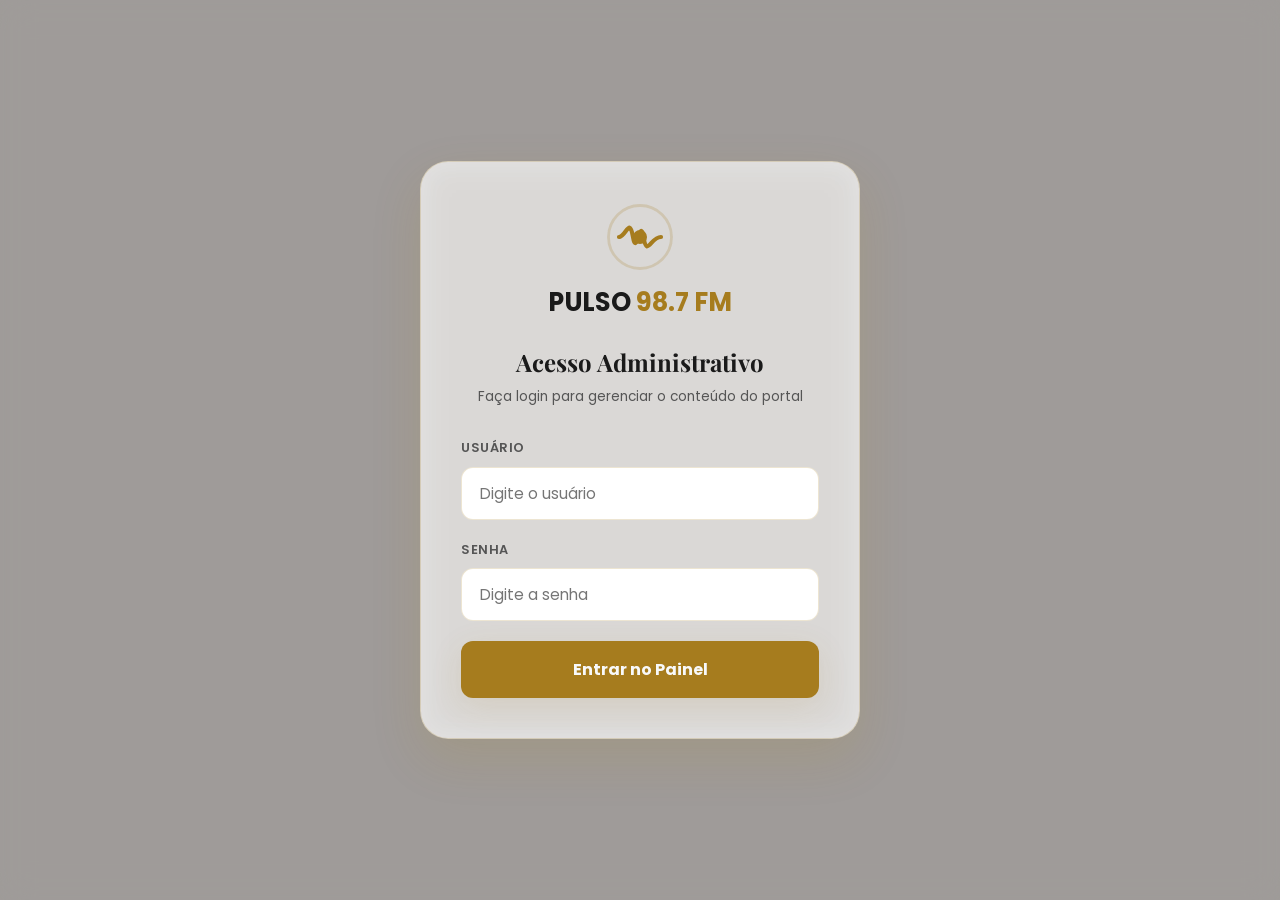
==== admin.html @ 25424360 "Coloquei novas paginas" ====
<!DOCTYPE html>
<html lang="pt-BR">
<head>
  <meta charset="UTF-8">
  <meta name="viewport" content="width=device-width, initial-scale=1.0">
  <title>Painel Administrativo | Rádio Pulso FM</title>
  
  <!-- Estilos CSS -->
  <link rel="stylesheet" href="./css/style.css">
  <link rel="stylesheet" href="./css/admin.css">
</head>
<body class="admin-body">

  <!-- ==========================================
     1. TELA DE LOGIN (SECURITY GATE)
     ========================================== -->
  <div class="login-overlay" id="login-overlay">
    <div class="login-card" style="animation: fadeIn 0.6s ease;">
      <div class="login-logo-wrapper">
        <svg viewBox="0 0 100 100" xmlns="http://www.w3.org/2000/svg">
          <circle cx="50" cy="50" r="45" fill="none" stroke="currentColor" stroke-width="4" opacity="0.2"/>
          <path d="M20 50 C 30 50, 35 20, 40 50 C 45 80, 50 20, 55 50 C 60 80, 65 50, 80 50" fill="none" stroke="currentColor" stroke-width="6" stroke-linecap="round" stroke-linejoin="round"/>
          <circle cx="50" cy="50" r="10" fill="currentColor"/>
        </svg>
        <h2>PULSO<span>98.7 FM</span></h2>
      </div>
      <h3>Acesso Administrativo</h3>
      <p class="login-subtitle">Faça login para gerenciar o conteúdo do portal</p>
      
      <form id="form-login" novalidate>
        <div class="input-group">
          <label for="username">Usuário</label>
          <input type="text" id="username" placeholder="Digite o usuário" required autocomplete="username">
        </div>
        <div class="input-group">
          <label for="password">Senha</label>
          <input type="password" id="password" placeholder="Digite a senha" required autocomplete="current-password">
        </div>
        <div class="error-msg" id="login-error-msg">Usuário ou senha incorretos!</div>
        <button type="submit" class="btn-admin-primary">Entrar no Painel</button>
      </form>
    </div>
  </div>

  <!-- ==========================================
     2. PAINEL DE CONTROLE PRINCIPAL
     ========================================== -->
  <div class="admin-layout" id="admin-layout" style="display: none;">
    <!-- Barra Lateral (Sidebar) -->
    <aside class="admin-sidebar">
      <div class="sidebar-brand">
        <svg viewBox="0 0 100 100" xmlns="http://www.w3.org/2000/svg">
          <circle cx="50" cy="50" r="45" fill="none" stroke="currentColor" stroke-width="4" opacity="0.2"/>
          <path d="M20 50 C 30 50, 35 20, 40 50 C 45 80, 50 20, 55 50 C 60 80, 65 50, 80 50" fill="none" stroke="currentColor" stroke-width="6" stroke-linecap="round" stroke-linejoin="round"/>
          <circle cx="50" cy="50" r="10" fill="currentColor"/>
        </svg>
        <div class="brand-text">PULSO<span>PAINEL</span></div>
      </div>
      
      <nav class="sidebar-menu">
        <button class="menu-item active" data-tab="tab-noticias">
          <svg width="18" height="18" viewBox="0 0 24 24" fill="none" stroke="currentColor" stroke-width="2" stroke-linecap="round" stroke-linejoin="round"><path d="M14 2H6a2 2 0 0 0-2 2v16a2 2 0 0 0 2 2h12a2 2 0 0 0 2-2V8z"></path><polyline points="14 2 14 8 20 8"></polyline><line x1="16" y1="13" x2="8" y2="13"></line><line x1="16" y1="17" x2="8" y2="17"></line><polyline points="10 9 9 9 8 9"></polyline></svg>
          Notícias
        </button>
        <button class="menu-item" data-tab="tab-programacao">
          <svg width="18" height="18" viewBox="0 0 24 24" fill="none" stroke="currentColor" stroke-width="2" stroke-linecap="round" stroke-linejoin="round"><rect x="3" y="4" width="18" height="18" rx="2" ry="2"></rect><line x1="16" y1="2" x2="16" y2="6"></line><line x1="8" y1="2" x2="8" y2="6"></line><line x1="3" y1="10" x2="21" y2="10"></line></svg>
          Programação
        </button>
        <button class="menu-item" data-tab="tab-locutores">
          <svg width="18" height="18" viewBox="0 0 24 24" fill="none" stroke="currentColor" stroke-width="2" stroke-linecap="round" stroke-linejoin="round"><path d="M17 21v-2a4 4 0 0 0-4-4H5a4 4 0 0 0-4 4v2"></path><circle cx="9" cy="7" r="4"></circle><path d="M23 21v-2a4 4 0 0 0-3-3.87"></path><path d="M16 3.13a4 4 0 0 1 0 7.75"></path></svg>
          Locutores
        </button>
        <button class="menu-item" data-tab="tab-patrocinadores">
          <svg width="18" height="18" viewBox="0 0 24 24" fill="none" stroke="currentColor" stroke-width="2" stroke-linecap="round" stroke-linejoin="round"><polygon points="12 2 2 7 12 12 22 7 12 2"></polygon><polyline points="2 17 12 22 22 17"></polyline><polyline points="2 12 12 17 22 12"></polyline></svg>
          Patrocinadores
        </button>
      </nav>
      
      <div class="sidebar-footer">
        <a href="./index.html" class="btn-sidebar-view" target="_blank">Ver Site ↗</a>
        <button class="btn-sidebar-logout" id="btn-logout">Sair do Painel</button>
      </div>
    </aside>

    <!-- Área de Conteúdo Principal -->
    <main class="admin-main">
      <header class="admin-header">
        <div class="header-welcome">
          <h1>Olá, <span>Administrador</span></h1>
          <p>Gerencie o conteúdo e a grade do portal Rádio Pulso FM</p>
        </div>
        <div class="header-badge">Painel Administrativo</div>
      </header>

      <!-- ==========================================
         A. TAB: NOTÍCIAS
         ========================================== -->
      <section class="admin-section active" id="tab-noticias">
        <div class="section-card-header">
          <h2>Gerenciamento de Notícias</h2>
          <button class="btn-admin-add" id="btn-nova-noticia">Postar Nova Notícia</button>
        </div>

        <!-- Formulário Notícia (Escondido por padrão, abre para Adicionar/Editar) -->
        <div class="form-container-card" id="form-noticia-wrapper" style="display: none;">
          <h3 id="form-noticia-titulo">Nova Notícia</h3>
          <form id="form-noticia">
            <input type="hidden" id="noticia-edit-id">
            
            <div class="form-row">
              <div class="input-group flex-2">
                <label for="n-titulo">Título da Notícia</label>
                <input type="text" id="n-titulo" placeholder="Ex: Show histórico movimenta orla..." required>
              </div>
              <div class="input-group">
                <label for="n-categoria">Categoria</label>
                <select id="n-categoria" required>
                  <option value="Local">Local</option>
                  <option value="Nacional">Nacional</option>
                  <option value="Esporte">Esporte</option>
                  <option value="Entretenimento">Entretenimento</option>
                </select>
              </div>
            </div>

            <div class="form-row">
              <div class="input-group flex-2">
                <label for="n-imagem">URL da Imagem</label>
                <input type="url" id="n-imagem" placeholder="https://images.unsplash.com/... (ou deixe em branco para imagem padrão)">
              </div>
              <div class="input-group">
                <label for="n-data">Data de Exibição</label>
                <input type="text" id="n-data" placeholder="30 de Maio de 2026" required>
              </div>
            </div>

            <div class="input-group">
              <label for="n-resumo">Resumo da Notícia (Linha Fina / Card Grid)</label>
              <textarea id="n-resumo" rows="2" placeholder="Resumo curto que aparece no card da notícia..." required></textarea>
            </div>

            <div class="input-group">
              <label for="n-texto">Texto Completo (HTML permitido no modal de leitura)</label>
              <textarea id="n-texto" rows="6" placeholder="Escreva a notícia completa. Você pode usar tags HTML como <p>, <strong>, etc." required></textarea>
            </div>

            <div class="form-actions">
              <button type="button" class="btn-admin-cancel" id="btn-cancela-noticia">Cancelar</button>
              <button type="submit" class="btn-admin-save">Salvar Notícia</button>
            </div>
          </form>
        </div>

        <!-- Tabela/Listagem de Notícias -->
        <div class="admin-table-wrapper">
          <table class="admin-table">
            <thead>
              <tr>
                <th>Imagem</th>
                <th>Título</th>
                <th>Categoria</th>
                <th>Data</th>
                <th class="actions-col">Ações</th>
              </tr>
            </thead>
            <tbody id="lista-noticias-corpo">
              <!-- Renderizado via admin.js -->
            </tbody>
          </table>
        </div>
      </section>

      <!-- ==========================================
         B. TAB: PROGRAMAÇÃO
         ========================================== -->
      <section class="admin-section" id="tab-programacao">
        <div class="section-card-header">
          <h2>Grade de Programação Semanal</h2>
          <button class="btn-admin-add" id="btn-novo-programa">Cadastrar Novo Horário</button>
        </div>

        <!-- Formulário Programa -->
        <div class="form-container-card" id="form-programa-wrapper" style="display: none;">
          <h3 id="form-programa-titulo">Novo Programa</h3>
          <form id="form-programa">
            <input type="hidden" id="programa-edit-id">
            
            <div class="form-row">
              <div class="input-group flex-2">
                <label for="p-titulo">Nome da Atração / Programa</label>
                <input type="text" id="p-titulo" placeholder="Ex: Conexão Cidade" required>
              </div>
              <div class="input-group">
                <label for="p-horario">Horário de Exibição</label>
                <input type="text" id="p-horario" placeholder="Ex: 09:00 - 12:00" required>
              </div>
            </div>

            <div class="form-row">
              <div class="input-group flex-2">
                <label for="p-locutor">Locutor / Apresentador</label>
                <input type="text" id="p-locutor" placeholder="Ex: Rodrigo Silveira" required>
              </div>
              <div class="input-group">
                <label for="p-ordem">Posição na Grade</label>
                <input type="number" id="p-ordem" min="1" max="20" placeholder="1" required>
              </div>
            </div>

            <div class="form-actions">
              <button type="button" class="btn-admin-cancel" id="btn-cancela-programa">Cancelar</button>
              <button type="submit" class="btn-admin-save">Salvar Horário</button>
            </div>
          </form>
        </div>

        <!-- Listagem de Programas -->
        <div class="admin-table-wrapper">
          <table class="admin-table">
            <thead>
              <tr>
                <th>Posição</th>
                <th>Horário</th>
                <th>Programa</th>
                <th>Locutor / Apresentador</th>
                <th class="actions-col">Ações</th>
              </tr>
            </thead>
            <tbody id="lista-programacao-corpo">
              <!-- Renderizado via admin.js -->
            </tbody>
          </table>
        </div>
      </section>

      <!-- ==========================================
         C. TAB: LOCUTORES
         ========================================== -->
      <section class="admin-section" id="tab-locutores">
        <div class="section-card-header">
          <h2>Equipe de Locutores</h2>
          <button class="btn-admin-add" id="btn-novo-locutor">Cadastrar Locutor</button>
        </div>

        <!-- Formulário Locutor -->
        <div class="form-container-card" id="form-locutor-wrapper" style="display: none;">
          <h3 id="form-locutor-titulo">Cadastrar Locutor</h3>
          <form id="form-locutor">
            <input type="hidden" id="locutor-edit-id">
            
            <div class="form-row">
              <div class="input-group flex-2">
                <label for="l-nome">Nome Completo</label>
                <input type="text" id="l-nome" placeholder="Ex: Juliana Vasconcellos" required>
              </div>
              <div class="input-group">
                <label for="l-cargo">Cargo / Função na Rádio</label>
                <input type="text" id="l-cargo" placeholder="Ex: Locutora e Jornalista" required>
              </div>
            </div>

            <div class="form-row">
              <div class="input-group flex-2">
                <label for="l-foto">URL da Foto de Perfil</label>
                <input type="url" id="l-foto" placeholder="https://images.unsplash.com/... (ou deixe em branco)">
              </div>
              <div class="input-group">
                <label for="l-ordem">Ordem no Grid</label>
                <input type="number" id="l-ordem" min="1" max="10" placeholder="1" required>
              </div>
            </div>

            <div class="form-row">
              <div class="input-group">
                <label for="l-instagram">Link Instagram</label>
                <input type="url" id="l-instagram" placeholder="https://instagram.com/usuario">
              </div>
              <div class="input-group">
                <label for="l-whatsapp">Link WhatsApp (Direto)</label>
                <input type="url" id="l-whatsapp" placeholder="https://wa.me/5527999999999">
              </div>
            </div>

            <div class="input-group">
              <label for="l-bio">Biografia Rápida</label>
              <textarea id="l-bio" rows="3" placeholder="Escreva uma breve apresentação divertida do locutor..." required></textarea>
            </div>

            <div class="form-actions">
              <button type="button" class="btn-admin-cancel" id="btn-cancela-locutor">Cancelar</button>
              <button type="submit" class="btn-admin-save">Salvar Locutor</button>
            </div>
          </form>
        </div>

        <!-- Listagem de Locutores -->
        <div class="admin-table-wrapper">
          <table class="admin-table">
            <thead>
              <tr>
                <th>Foto</th>
                <th>Nome</th>
                <th>Cargo / Função</th>
                <th>Ordem</th>
                <th class="actions-col">Ações</th>
              </tr>
            </thead>
            <tbody id="lista-locutores-corpo">
              <!-- Renderizado via admin.js -->
            </tbody>
          </table>
        </div>
      </section>

      <!-- ==========================================
         D. TAB: PATROCINADORES
         ========================================== -->
      <section class="admin-section" id="tab-patrocinadores">
        <div class="section-card-header">
          <h2>Gerenciar Parceiros & Patrocinadores</h2>
          <button class="btn-admin-add" id="btn-novo-patrocinador">Adicionar Parceiro</button>
        </div>

        <!-- Formulário Patrocinador -->
        <div class="form-container-card" id="form-patrocinador-wrapper" style="display: none;">
          <h3 id="form-patrocinador-titulo">Novo Patrocinador</h3>
          <form id="form-patrocinador">
            <input type="hidden" id="patrocinador-edit-id">
            
            <div class="form-row">
              <div class="input-group flex-2">
                <label for="pat-nome">Nome da Marca / Empresa</label>
                <input type="text" id="pat-nome" placeholder="Ex: Supermercados Silva" required>
              </div>
              <div class="input-group">
                <label for="pat-ordem">Ordem de Exibição</label>
                <input type="number" id="pat-ordem" min="1" max="20" placeholder="1" required>
              </div>
            </div>

            <div class="form-row">
              <div class="input-group flex-2">
                <label for="pat-logo">URL do Logotipo (Fundo transparente recomendado)</label>
                <input type="url" id="pat-logo" placeholder="https://site.com/logo.png (deixe em branco para logo genérico com texto)">
              </div>
              <div class="input-group">
                <label for="pat-link">Link do Site / WhatsApp</label>
                <input type="url" id="pat-link" placeholder="https://wa.me/... ou https://empresa.com.br">
              </div>
            </div>

            <div class="form-actions">
              <button type="button" class="btn-admin-cancel" id="btn-cancela-patrocinador">Cancelar</button>
              <button type="submit" class="btn-admin-save">Salvar Patrocinador</button>
            </div>
          </form>
        </div>

        <!-- Listagem de Patrocinadores -->
        <div class="admin-table-wrapper">
          <table class="admin-table">
            <thead>
              <tr>
                <th>Logotipo</th>
                <th>Nome da Empresa</th>
                <th>Link de Redirecionamento</th>
                <th>Ordem</th>
                <th class="actions-col">Ações</th>
              </tr>
            </thead>
            <tbody id="lista-patrocinadores-corpo">
              <!-- Renderizado via admin.js -->
            </tbody>
          </table>
        </div>
      </section>

    </main>
  </div>

  <!-- Scripts -->
  <script src="./js/admin.js"></script>
</body>
</html>
---- css/style.css ----
/* ==========================================================================
   RÁDIO PULSO FM - SISTEMA DE DESIGN & FOLHA DE ESTILOS PRINCIPAL
   ========================================================================== */

/* 1. Variáveis Globais (Design Tokens) */
@import url('https://fonts.googleapis.com/css2?family=Playfair+Display:ital,wght@0,400;0,700;1,400&family=Poppins:wght@300;400;500;600;700&display=swap');

:root {
  /* Cores - Tema Claro de Luxo */
  --bg-primary: #f8f9fa; /* Cinza claro elegante */
  --bg-secondary: #f4eee1; /* Creme/ouro claro sofisticado */
  --bg-card: rgba(255, 255, 255, 0.75); /* Vidro branco translúcido */
  --color-gold: #a67c1e; /* Dourado escuro de alta legibilidade (contraste WCAG AA) */
  --color-gold-hover: #8f6711;
  --color-graphite: #e2e2e2; /* Grafite claro para divisores */
  --color-gray: #555555; /* Cinza escuro para subtítulos */
  --color-white: #1a1a1a; /* Texto principal (charcoal) */
  --color-red: #d63031;
  --color-green: #27ae60;
  --border-glass: rgba(166, 124, 30, 0.2);
  
  /* Fontes */
  --font-primary: 'Poppins', sans-serif;
  --font-accent: 'Playfair Display', serif;
  
  /* Sombras e Efeitos */
  --shadow-gold: 0 8px 32px 0 rgba(166, 124, 30, 0.12);
  --shadow-dark: 0 10px 30px rgba(0, 0, 0, 0.05); /* Sombra suave para o tema claro */
  --glass-filter: blur(16px) saturate(120%);
  --transition: all 0.3s cubic-bezier(0.25, 0.8, 0.25, 1);
}

/* 2. Reset & Estilos Base */
* {
  margin: 0;
  padding: 0;
  box-sizing: border-box;
}

html {
  scroll-behavior: smooth;
  font-size: 16px;
}

body {
  background-color: var(--bg-primary);
  color: var(--color-white);
  font-family: var(--font-primary);
  line-height: 1.6;
  overflow-x: hidden;
}

body.menu-open {
  overflow: hidden;
}

a {
  color: inherit;
  text-decoration: none;
  transition: var(--transition);
}

button, input, textarea {
  font-family: inherit;
  background: none;
  border: none;
  outline: none;
}

img {
  max-width: 100%;
  height: auto;
  display: block;
}

/* Utilitários de Revelação (Reveal on Scroll) */
.reveal {
  opacity: 0;
  transform: translateY(30px);
  transition: opacity 0.8s ease, transform 0.8s ease;
}

.reveal.active {
  opacity: 1;
  transform: translateY(0);
}

.section-title {
  font-family: var(--font-accent);
  font-size: 2.2rem;
  font-weight: 700;
  text-align: center;
  margin-bottom: 3rem;
  position: relative;
}

.section-title span {
  color: var(--color-gold);
}

.section-title::after {
  content: '';
  position: absolute;
  bottom: -10px;
  left: 50%;
  transform: translateX(-50%);
  width: 60px;
  height: 3px;
  background-color: var(--color-gold);
}

/* 3. Header Fixo & Menu */
.header {
  position: fixed;
  top: 0;
  left: 0;
  width: 100%;
  height: 80px;
  background-color: rgba(255, 255, 255, 0.85);
  backdrop-filter: var(--glass-filter);
  -webkit-backdrop-filter: var(--glass-filter);
  border-bottom: 1px solid var(--border-glass);
  z-index: 1000;
  display: flex;
  align-items: center;
  justify-content: space-between;
  padding: 0 5%;
  transition: var(--transition);
}

.header-logo {
  display: flex;
  align-items: center;
  gap: 10px;
}

.header-logo svg {
  fill: var(--color-gold);
  width: 40px;
  height: 40px;
}

.header-logo-text {
  font-family: var(--font-accent);
  font-size: 1.3rem;
  font-weight: 700;
  letter-spacing: 1px;
}

.header-logo-text span {
  color: var(--color-gold);
}

.nav-links {
  display: flex;
  align-items: center;
  gap: 2rem;
}

.nav-link {
  font-size: 0.95rem;
  font-weight: 500;
  letter-spacing: 0.5px;
  position: relative;
  padding: 5px 0;
}

.nav-link::after {
  content: '';
  position: absolute;
  bottom: 0;
  left: 0;
  width: 0;
  height: 2px;
  background-color: var(--color-gold);
  transition: var(--transition);
}

.nav-link:hover {
  color: var(--color-gold);
}

.nav-link:hover::after {
  width: 100%;
}

.nav-link.active {
  color: var(--color-gold);
}

.nav-link.active::after {
  width: 100%;
}

/* Link de destaque (ex: Anuncie) */
.nav-link-destaque {
  color: var(--color-gold) !important;
  font-weight: 600;
  padding: 5px 14px;
  border: 1.5px solid rgba(166, 124, 30, 0.3);
  border-radius: 20px;
  transition: var(--transition);
}

.nav-link-destaque:hover {
  background: rgba(166, 124, 30, 0.08);
  border-color: var(--color-gold);
  color: var(--color-gold-hover) !important;
}

.nav-link-destaque::after {
  display: none !important;
}

/* Reveal animation (para uso global em scroll) */
.reveal {
  opacity: 0;
  transform: translateY(30px);
  transition: opacity 0.7s ease, transform 0.7s ease;
}

.reveal.active {
  opacity: 1;
  transform: translateY(0);
}

.header-actions {
  display: flex;
  align-items: center;
  gap: 15px;
}

/* Badge NO AR */
.badge-no-ar {
  display: flex;
  align-items: center;
  gap: 6px;
  background-color: #ffffff;
  padding: 6px 12px;
  border-radius: 20px;
  font-size: 0.75rem;
  font-weight: 700;
  letter-spacing: 1px;
  border: 1px solid rgba(0, 0, 0, 0.08);
  transition: var(--transition);
}

.badge-no-ar .indicator {
  width: 8px;
  height: 8px;
  border-radius: 50%;
  background-color: var(--color-gray);
  transition: var(--transition);
}

.badge-no-ar.active {
  background-color: rgba(255, 56, 56, 0.15);
  border-color: var(--color-red);
  color: var(--color-red);
}

.badge-no-ar.active .indicator {
  background-color: var(--color-red);
  animation: pulse-red 1.5s infinite;
}

/* Botões do Header */
.btn-ouvir-header {
  background-color: var(--color-gold);
  color: var(--bg-primary);
  font-weight: 600;
  font-size: 0.85rem;
  padding: 10px 20px;
  border-radius: 30px;
  letter-spacing: 0.5px;
  border: 2px solid var(--color-gold);
  cursor: pointer;
  box-shadow: var(--shadow-gold);
}

.btn-ouvir-header:hover {
  background-color: transparent;
  color: var(--color-gold);
  transform: translateY(-2px);
}

.btn-instalar-pwa {
  display: none; /* Inicialmente oculto, aparece dinamicamente via JS */
  align-items: center;
  gap: 6px;
  background-color: transparent;
  color: var(--color-gold);
  border: 1px solid var(--color-gold);
  font-weight: 500;
  font-size: 0.85rem;
  padding: 8px 16px;
  border-radius: 30px;
  cursor: pointer;
}

.btn-instalar-pwa:hover {
  background-color: rgba(201, 168, 76, 0.1);
}

/* Menu Hambúrguer (Mobile) */
.menu-hamburger {
  display: none;
  flex-direction: column;
  justify-content: space-between;
  width: 30px;
  height: 20px;
  cursor: pointer;
  z-index: 1001;
}

.menu-hamburger span {
  width: 100%;
  height: 2px;
  background-color: #1a1a1a;
  transition: var(--transition);
}

/* 4. Hero Slider Carousel (Inspired by Mix FM & Massa FM) */
.hero-slider-section {
  position: relative;
  width: 100%;
  height: calc(100vh - 80px);
  margin-top: 80px;
  overflow: hidden;
  background-color: #100a05;
}

.slider-container {
  position: relative;
  width: 100%;
  height: 100%;
}

.slider-track {
  position: relative;
  width: 100%;
  height: 100%;
  display: flex;
}

.slide {
  position: absolute;
  top: 0;
  left: 0;
  width: 100%;
  height: 100%;
  background-size: cover;
  background-position: center;
  display: flex;
  align-items: center;
  justify-content: flex-start;
  padding: 0 8%;
  opacity: 0;
  z-index: 1;
  transition: opacity 0.8s cubic-bezier(0.4, 0, 0.2, 1);
}

.slide.active {
  opacity: 1;
  z-index: 2;
}

.slide-content {
  max-width: 680px;
  color: #ffffff;
  text-align: left;
  transform: translateY(30px);
  transition: transform 0.8s cubic-bezier(0.25, 0.8, 0.25, 1);
}

.slide.active .slide-content {
  transform: translateY(0);
}

.slide-tag {
  display: inline-block;
  background-color: var(--color-gold);
  color: #ffffff;
  padding: 6px 14px;
  border-radius: 20px;
  font-size: 0.8rem;
  font-weight: 600;
  text-transform: uppercase;
  letter-spacing: 1.5px;
  margin-bottom: 1.5rem;
  box-shadow: 0 4px 10px rgba(166, 124, 30, 0.25);
}

.slide-title {
  font-family: var(--font-accent);
  font-size: 3.5rem;
  font-weight: 700;
  line-height: 1.2;
  margin-bottom: 1.5rem;
  text-shadow: 0 2px 8px rgba(0, 0, 0, 0.4);
}

.slide-title span {
  display: block;
  color: var(--color-gold);
  text-shadow: none;
}

.slide-desc {
  font-size: 1.15rem;
  color: rgba(255, 255, 255, 0.85);
  margin-bottom: 2.5rem;
  text-shadow: 0 2px 8px rgba(0, 0, 0, 0.6);
  line-height: 1.6;
}

.slide-actions {
  display: flex;
  align-items: center;
  gap: 20px;
}

.btn-slide-primary {
  background-color: var(--color-gold);
  color: #ffffff !important;
  font-weight: 600;
  font-size: 0.95rem;
  padding: 14px 28px;
  border-radius: 30px;
  letter-spacing: 0.5px;
  border: 2px solid var(--color-gold);
  cursor: pointer;
  box-shadow: var(--shadow-gold);
  display: inline-flex;
  align-items: center;
  gap: 8px;
  transition: var(--transition);
}

.btn-slide-primary:hover {
  background-color: var(--color-gold-hover);
  border-color: var(--color-gold-hover);
  transform: translateY(-3px);
}

.btn-slide-primary.btn-green {
  background-color: #25d366;
  border-color: #25d366;
  box-shadow: 0 4px 14px rgba(37, 211, 102, 0.2);
}

.btn-slide-primary.btn-green:hover {
  background-color: #20ba56;
  border-color: #20ba56;
  transform: translateY(-3px);
}

.btn-slide-secondary {
  border: 2px solid rgba(255, 255, 255, 0.35);
  color: #ffffff !important;
  font-weight: 600;
  font-size: 0.95rem;
  padding: 14px 28px;
  border-radius: 30px;
  cursor: pointer;
  display: inline-flex;
  align-items: center;
  gap: 8px;
  transition: var(--transition);
}

.btn-slide-secondary:hover {
  background-color: rgba(255, 255, 255, 0.1);
  border-color: #ffffff;
}

/* Navigation Arrows */
.slider-arrow {
  position: absolute;
  top: 50%;
  transform: translateY(-50%);
  width: 55px;
  height: 55px;
  border-radius: 50%;
  background-color: rgba(255, 255, 255, 0.15);
  backdrop-filter: blur(8px);
  -webkit-backdrop-filter: blur(8px);
  border: 1px solid rgba(255, 255, 255, 0.25);
  color: #ffffff;
  display: flex;
  align-items: center;
  justify-content: center;
  cursor: pointer;
  z-index: 10;
  transition: var(--transition);
}

.slider-arrow:hover {
  background-color: var(--color-gold);
  border-color: var(--color-gold);
  color: var(--bg-primary);
  transform: translateY(-50%) scale(1.08);
}

.slider-arrow.prev { left: 30px; }
.slider-arrow.next { right: 30px; }

/* Navigation Dots */
.slider-dots {
  position: absolute;
  bottom: 30px;
  left: 50%;
  transform: translateX(-50%);
  display: flex;
  gap: 10px;
  z-index: 10;
}

.dot {
  width: 12px;
  height: 12px;
  border-radius: 50%;
  background-color: rgba(255, 255, 255, 0.4);
  cursor: pointer;
  transition: var(--transition);
}

.dot.active {
  background-color: var(--color-gold);
  width: 28px;
  border-radius: 6px;
}

/* Responsividade do Slider */
@media (max-width: 1024px) {
  .slide-title {
    font-size: 2.8rem;
  }
  
  .slider-arrow {
    width: 45px;
    height: 45px;
  }
}

@media (max-width: 768px) {
  .hero-slider-section {
    height: 520px;
  }
  
  .slide {
    padding: 0 5%;
    justify-content: center;
  }
  
  .slide-content {
    text-align: center;
    max-width: 100%;
  }
  
  .slide-tag {
    font-size: 0.75rem;
    padding: 4px 10px;
    margin-bottom: 1rem;
  }
  
  .slide-title {
    font-size: 2.0rem;
    margin-bottom: 1rem;
  }
  
  .slide-desc {
    font-size: 0.95rem;
    margin-bottom: 1.5rem;
  }
  
  .slide-actions {
    flex-direction: column;
    width: 100%;
    gap: 12px;
  }
  
  .btn-slide-primary, .btn-slide-secondary {
    width: 100%;
    justify-content: center;
  }
  
  .slider-arrow {
    display: none;
  }
}

/* 5. Player Principal */
.player-section {
  padding: 80px 5%;
  background-color: var(--bg-secondary);
  border-top: 1px solid var(--border-glass);
  border-bottom: 1px solid var(--border-glass);
  position: relative;
}

.player-container {
  max-width: 1000px;
  margin: 0 auto;
  background: rgba(255, 255, 255, 0.85);
  border: 1px solid var(--border-glass);
  border-radius: 30px;
  padding: 40px;
  display: flex;
  flex-direction: column;
  gap: 30px;
  box-shadow: var(--shadow-dark);
}

.player-main-row {
  display: flex;
  align-items: center;
  justify-content: space-between;
  gap: 40px;
}

.player-info-block {
  display: flex;
  align-items: center;
  gap: 25px;
  flex: 1;
}

.player-vinyl {
  width: 90px;
  height: 90px;
  background: radial-gradient(circle, #333 10%, #111 60%, #000 100%);
  border: 2px solid var(--color-gold);
  border-radius: 50%;
  display: flex;
  align-items: center;
  justify-content: center;
  position: relative;
  box-shadow: 0 4px 15px rgba(0,0,0,0.6);
  transition: box-shadow 0.5s ease, transform 0.5s ease;
}

.player-vinyl::after {
  content: '';
  width: 25px;
  height: 25px;
  border-radius: 50%;
  background-color: var(--color-gold);
  border: 3px solid #111;
}

/* Rotação e Brilho do Vinil Ativo */
.player-vinyl.playing {
  animation: spin-vinyl 10s linear infinite;
  box-shadow: 0 0 20px rgba(166, 124, 30, 0.25), 0 4px 15px rgba(0,0,0,0.2);
}

@keyframes spin-vinyl {
  from { transform: rotate(0deg); }
  to { transform: rotate(360deg); }
}

/* Equalizer animado */
.equalizer-container {
  display: flex;
  align-items: flex-end;
  justify-content: center;
  gap: 3px;
  width: 60px;
  height: 40px;
}

.equalizer-bar {
  width: 4px;
  background-color: var(--color-gold);
  height: 5px;
  border-radius: 2px;
  transition: height 0.2s ease;
}

.equalizer-bar.animating {
  animation: eq-bounce 1.2s infinite ease-in-out alternate;
}

/* Alturas e tempos variados do equalizer */
.equalizer-bar:nth-child(1) { animation-delay: 0.1s; animation-duration: 0.8s; }
.equalizer-bar:nth-child(2) { animation-delay: 0.4s; animation-duration: 1.2s; }
.equalizer-bar:nth-child(3) { animation-delay: 0.2s; animation-duration: 0.9s; }
.equalizer-bar:nth-child(4) { animation-delay: 0.6s; animation-duration: 1.4s; }
.equalizer-bar:nth-child(5) { animation-delay: 0.3s; animation-duration: 1.0s; }

.player-meta {
  flex: 1;
}

.player-live-badge {
  display: inline-flex;
  align-items: center;
  gap: 6px;
  background-color: rgba(255,255,255,0.05);
  border: 1px solid rgba(255,255,255,0.1);
  padding: 4px 10px;
  border-radius: 12px;
  font-size: 0.7rem;
  font-weight: 700;
  letter-spacing: 1px;
  color: var(--color-gray);
  margin-bottom: 8px;
  text-transform: uppercase;
}

.player-live-badge .bullet {
  width: 6px;
  height: 6px;
  background-color: var(--color-gray);
  border-radius: 50%;
}

.player-live-badge.active {
  color: var(--color-red);
  background-color: rgba(255,56,56,0.1);
  border-color: rgba(255,56,56,0.2);
}

.player-live-badge.active .bullet {
  background-color: var(--color-red);
  animation: pulse-red 1s infinite;
}

.player-meta h3 {
  font-size: 1.4rem;
  font-weight: 600;
  margin-bottom: 2px;
  transition: opacity 0.3s ease;
}

.player-meta p {
  color: var(--color-gold);
  font-size: 1rem;
  font-weight: 500;
  transition: opacity 0.3s ease;
}

.player-controls {
  display: flex;
  align-items: center;
  gap: 30px;
}

.btn-play-main {
  width: 75px;
  height: 75px;
  background-color: var(--color-gold);
  color: var(--bg-primary);
  border-radius: 50%;
  display: flex;
  align-items: center;
  justify-content: center;
  cursor: pointer;
  transition: var(--transition);
  box-shadow: var(--shadow-gold);
}

.btn-play-main:hover {
  transform: scale(1.05);
  background-color: var(--color-gold-hover);
}

.btn-play-main svg {
  width: 32px;
  height: 32px;
}

.btn-play-main .pause-icon-svg {
  display: none;
}

/* Volume Slider */
.player-volume-container {
  display: flex;
  align-items: center;
  gap: 12px;
  width: 180px;
}

.btn-volume-mute {
  color: var(--color-gray);
  cursor: pointer;
  transition: var(--transition);
}

.btn-volume-mute:hover, .btn-volume-mute.muted {
  color: var(--color-gold);
}

.btn-volume-mute .volume-muted-svg {
  display: none;
}

.volume-slider {
  -webkit-appearance: none;
  width: 100%;
  height: 6px;
  border-radius: 3px;
  background: #d0d0d0;
  outline: none;
  cursor: pointer;
}

.volume-slider::-webkit-slider-thumb {
  -webkit-appearance: none;
  width: 16px;
  height: 16px;
  border-radius: 50%;
  background: var(--color-gold);
  cursor: pointer;
  box-shadow: 0 0 5px rgba(0,0,0,0.5);
  transition: transform 0.1s ease;
}

.volume-slider::-webkit-slider-thumb:hover {
  transform: scale(1.2);
}

/* 6. Ao Vivo Agora (Locutor) */
.aovivo-section {
  padding: 100px 5%;
  background-color: var(--bg-primary);
}

.aovivo-container {
  max-width: 1100px;
  margin: 0 auto;
  display: grid;
  grid-template-columns: 1.3fr 1fr;
  gap: 40px;
  align-items: stretch;
}

.aovivo-card-principal {
  background: var(--bg-card);
  backdrop-filter: var(--glass-filter);
  -webkit-backdrop-filter: var(--glass-filter);
  border: 1px solid var(--border-glass);
  border-radius: 24px;
  padding: 40px;
  display: flex;
  align-items: center;
  gap: 30px;
  box-shadow: var(--shadow-dark);
}

.aovivo-locutor-photo {
  width: 180px;
  height: 180px;
  border-radius: 20px;
  border: 2px solid var(--color-gold);
  overflow: hidden;
  box-shadow: var(--shadow-gold);
  flex-shrink: 0;
}

.aovivo-locutor-photo img {
  width: 100%;
  height: 100%;
  object-fit: cover;
}

.aovivo-details {
  flex: 1;
}

.aovivo-status-badge {
  display: inline-block;
  background-color: var(--color-red);
  color: var(--color-white);
  font-size: 0.7rem;
  font-weight: 700;
  letter-spacing: 1px;
  padding: 4px 10px;
  border-radius: 6px;
  text-transform: uppercase;
  margin-bottom: 12px;
  animation: pulse-red-bg 2s infinite;
}

.aovivo-show-name {
  font-family: var(--font-accent);
  font-size: 1.8rem;
  font-weight: 700;
  margin-bottom: 4px;
}

.aovivo-locutor-name {
  color: var(--color-gold);
  font-weight: 600;
  font-size: 1.1rem;
  margin-bottom: 8px;
}

.aovivo-time {
  font-size: 0.9rem;
  color: var(--color-gray);
  display: flex;
  align-items: center;
  gap: 6px;
}

.aovivo-time svg {
  color: var(--color-gold);
}

.proximo-card {
  background: rgba(0, 0, 0, 0.03);
  border: 1px solid rgba(0, 0, 0, 0.05);
  border-radius: 24px;
  padding: 35px;
  display: flex;
  flex-direction: column;
  justify-content: center;
}

.proximo-title {
  color: var(--color-gold);
  text-transform: uppercase;
  font-size: 0.8rem;
  font-weight: 700;
  letter-spacing: 2px;
  margin-bottom: 15px;
  border-left: 3px solid var(--color-gold);
  padding-left: 10px;
}

.proximo-show-name {
  font-size: 1.4rem;
  font-weight: 600;
  margin-bottom: 4px;
}

.proximo-locutor {
  color: var(--color-gray);
  font-size: 1rem;
  margin-bottom: 10px;
}

.proximo-time {
  font-size: 0.85rem;
  color: var(--color-gold);
}

/* 7. Notícias */
.noticias-section {
  padding: 100px 5%;
  background-color: var(--bg-secondary);
  border-top: 1px solid var(--border-glass);
}

.noticias-grid {
  display: grid;
  grid-template-columns: repeat(auto-fill, minmax(320px, 1fr));
  gap: 30px;
  margin-bottom: 4rem;
}

.noticia-card {
  background: #ffffff;
  border: 1px solid rgba(0, 0, 0, 0.06);
  border-radius: 16px;
  overflow: hidden;
  box-shadow: var(--shadow-dark);
  cursor: pointer;
  transition: var(--transition);
}

.noticia-card:hover {
  transform: translateY(-8px);
  border-color: var(--color-gold);
  box-shadow: var(--shadow-gold);
}

.noticia-img-wrapper {
  position: relative;
  height: 200px;
  overflow: hidden;
}

.noticia-img {
  width: 100%;
  height: 100%;
  object-fit: cover;
  transition: var(--transition);
}

.noticia-card:hover .noticia-img {
  transform: scale(1.08);
}

.noticia-badge {
  position: absolute;
  top: 15px;
  left: 15px;
  padding: 5px 12px;
  border-radius: 6px;
  font-size: 0.75rem;
  font-weight: 700;
  letter-spacing: 0.5px;
  text-transform: uppercase;
}

/* Cores específicas de notícias */
.badge-local { background-color: var(--color-gold); color: var(--bg-primary); }
.badge-nacional { background-color: #3498db; color: #fff; }
.badge-esporte { background-color: var(--color-green); color: #fff; }
.badge-entretenimento { background-color: #9b59b6; color: #fff; }
.badge-padrao { background-color: var(--color-graphite); color: #fff; }

.noticia-info {
  padding: 20px;
}

.noticia-data {
  font-size: 0.8rem;
  color: var(--color-gray);
  display: block;
  margin-bottom: 8px;
}

.noticia-titulo {
  font-size: 1.15rem;
  font-weight: 600;
  line-height: 1.4;
  margin-bottom: 10px;
  display: -webkit-box;
  -webkit-line-clamp: 2;
  -webkit-box-orient: vertical;
  overflow: hidden;
  height: 50px;
}

.noticia-resumo {
  font-size: 0.9rem;
  color: var(--color-gray);
  margin-bottom: 20px;
  display: -webkit-box;
  -webkit-line-clamp: 3;
  -webkit-box-orient: vertical;
  overflow: hidden;
  height: 70px;
}

.noticia-btn-ler {
  display: inline-flex;
  align-items: center;
  gap: 8px;
  color: var(--color-gold);
  font-weight: 600;
  font-size: 0.85rem;
  cursor: pointer;
  padding: 5px 0;
  border-bottom: 1px solid transparent;
}

.noticia-btn-ler:hover {
  color: var(--color-gold-hover);
}

.noticia-btn-ler .icon-arrow {
  transition: transform 0.3s ease;
}

.noticia-btn-ler:hover .icon-arrow {
  transform: translateX(5px);
}

.noticias-ver-todas {
  text-align: center;
}

.btn-ver-todas {
  display: inline-flex;
  align-items: center;
  gap: 8px;
  border: 2px solid var(--color-gold);
  color: var(--color-gold);
  padding: 12px 30px;
  border-radius: 30px;
  font-weight: 600;
  font-size: 0.95rem;
}

.btn-ver-todas:hover {
  background-color: var(--color-gold);
  color: var(--bg-primary);
  box-shadow: var(--shadow-gold);
  transform: translateY(-2px);
}

/* 8. Programação */
.programacao-section {
  padding: 100px 5%;
  background-color: var(--bg-primary);
}

.programacao-grid {
  display: grid;
  grid-template-columns: repeat(auto-fill, minmax(260px, 1fr));
  gap: 25px;
}

.programacao-card {
  background: var(--bg-card);
  backdrop-filter: var(--glass-filter);
  -webkit-backdrop-filter: var(--glass-filter);
  border: 1px solid rgba(255, 255, 255, 0.05);
  border-radius: 20px;
  padding: 25px;
  position: relative;
  overflow: hidden;
  transition: var(--transition);
}

.programacao-card:hover {
  transform: scale(1.03);
  border-color: var(--color-gold);
}

.programacao-card::before {
  content: '';
  position: absolute;
  top: 0;
  left: 0;
  width: 4px;
  height: 100%;
  background-color: var(--color-graphite);
  transition: var(--transition);
}

.programacao-card.ativo-no-ar::before {
  background-color: var(--color-red);
}

.programacao-card.ativo-no-ar {
  border-color: rgba(255, 56, 56, 0.3);
  box-shadow: 0 5px 25px rgba(255, 56, 56, 0.1);
}

.programacao-icon-wrapper {
  width: 50px;
  height: 50px;
  background-color: rgba(255,255,255,0.03);
  border-radius: 12px;
  display: flex;
  align-items: center;
  justify-content: center;
  color: var(--color-gold);
  margin-bottom: 20px;
  border: 1px solid rgba(255,255,255,0.05);
}

.programacao-card.ativo-no-ar .programacao-icon-wrapper {
  background-color: rgba(255, 56, 56, 0.1);
  color: var(--color-red);
  border-color: rgba(255, 56, 56, 0.2);
}

.programacao-time {
  font-size: 0.8rem;
  color: var(--color-gray);
  margin-bottom: 8px;
  font-weight: 500;
  text-transform: uppercase;
}

.programacao-card.ativo-no-ar .programacao-time {
  color: var(--color-red);
  font-weight: 700;
}

.programacao-show-name {
  font-size: 1.25rem;
  font-weight: 600;
  margin-bottom: 4px;
}

.programacao-locutor {
  color: var(--color-gray);
  font-size: 0.9rem;
}

.programacao-badge-no-ar {
  position: absolute;
  top: 25px;
  right: 25px;
  background-color: var(--color-red);
  color: var(--color-white);
  font-size: 0.65rem;
  font-weight: 800;
  letter-spacing: 0.5px;
  padding: 3px 8px;
  border-radius: 4px;
  animation: pulse-red-bg 2s infinite;
}

/* 9. Locutores */
.locutores-section {
  padding: 100px 5%;
  background-color: var(--bg-secondary);
  border-top: 1px solid var(--border-glass);
}

.locutores-grid {
  display: grid;
  grid-template-columns: repeat(auto-fit, minmax(260px, 320px));
  gap: 30px;
  justify-content: center;
}

.locutor-card {
  background: var(--bg-primary);
  border: 1px solid rgba(255,255,255,0.05);
  border-radius: 20px;
  overflow: hidden;
  position: relative;
  box-shadow: var(--shadow-dark);
  transition: var(--transition);
}

.locutor-img-wrapper {
  position: relative;
  height: 280px;
  background-color: var(--bg-secondary);
  display: flex;
  align-items: center;
  justify-content: center;
  overflow: hidden;
}

.locutor-avatar-placeholder {
  width: 100%;
  height: 100%;
  display: flex;
  align-items: center;
  justify-content: center;
  background: linear-gradient(135deg, var(--bg-secondary) 0%, var(--bg-primary) 100%);
  color: var(--color-gold);
  transition: var(--transition);
}

.locutor-avatar-placeholder svg {
  width: 100px;
  height: 100px;
  opacity: 0.8;
}

.locutor-img {
  width: 100%;
  height: 100%;
  object-fit: cover;
  transition: var(--transition);
}

.locutor-card:hover .locutor-img {
  transform: scale(1.05);
}


/* Overlay Dourado no Hover */
.locutor-overlay-hover {
  position: absolute;
  top: 0;
  left: 0;
  width: 100%;
  height: 100%;
  background: linear-gradient(to top, rgba(201, 168, 76, 0.9) 0%, rgba(10, 10, 10, 0.4) 100%);
  display: flex;
  flex-direction: column;
  justify-content: flex-end;
  align-items: center;
  padding: 30px 20px;
  opacity: 0;
  transition: var(--transition);
  z-index: 2;
}

.locutor-card:hover .locutor-overlay-hover {
  opacity: 1;
}

.locutor-card:hover .locutor-avatar-placeholder {
  transform: scale(1.05);
}

.locutor-social-links {
  display: flex;
  gap: 15px;
}

.locutor-social-btn {
  width: 40px;
  height: 40px;
  background-color: #ffffff;
  color: #1a1a1a;
  border-radius: 50%;
  display: flex;
  align-items: center;
  justify-content: center;
  transition: var(--transition);
}

.locutor-social-btn:hover {
  background-color: var(--color-white);
  color: var(--color-gold);
  transform: translateY(-3px);
}

.locutor-info {
  padding: 20px;
  text-align: center;
}

.locutor-name {
  font-size: 1.2rem;
  font-weight: 600;
  margin-bottom: 2px;
}

.locutor-role {
  color: var(--color-gold);
  font-size: 0.85rem;
  font-weight: 500;
  text-transform: uppercase;
  letter-spacing: 1px;
  margin-bottom: 10px;
}

.locutor-bio {
  font-size: 0.85rem;
  color: var(--color-gray);
  line-height: 1.5;
}

/* 10. Instalar App (PWA) */
.instalar-section {
  padding: 100px 5%;
  background-color: var(--bg-primary);
  border-top: 1px solid var(--border-glass);
  overflow: hidden;
}

.instalar-container {
  max-width: 1100px;
  margin: 0 auto;
  background: radial-gradient(circle at top, var(--bg-secondary) 0%, rgba(255,255,255,0.9) 100%);
  border: 1px solid var(--border-glass);
  border-radius: 30px;
  padding: 60px;
  display: flex;
  align-items: center;
  justify-content: space-between;
  gap: 50px;
  box-shadow: var(--shadow-dark);
}

.instalar-content {
  max-width: 50%;
}

.badge-instalar {
  display: none; /* Controlado via JS */
  align-items: center;
  gap: 6px;
  background-color: rgba(201, 168, 76, 0.15);
  border: 1px solid var(--border-glass);
  color: var(--color-gold);
  padding: 6px 14px;
  border-radius: 12px;
  font-size: 0.75rem;
  font-weight: 700;
  margin-bottom: 20px;
  width: fit-content;
}

.instalar-title {
  font-family: var(--font-accent);
  font-size: 2.2rem;
  font-weight: 700;
  margin-bottom: 1.5rem;
}

.instalar-text {
  color: var(--color-gray);
  margin-bottom: 2rem;
}

.instalar-instrucoes-ios {
  margin-top: 2rem;
  border-top: 1px solid rgba(255,255,255,0.08);
  padding-top: 1.5rem;
}

.instalar-instrucoes-ios h5 {
  font-size: 0.95rem;
  color: var(--color-gold);
  margin-bottom: 10px;
  font-weight: 600;
}

.instalar-instrucoes-ios p {
  font-size: 0.85rem;
  color: var(--color-gray);
  display: flex;
  align-items: center;
  gap: 8px;
}

/* Mockup de Celular em CSS Puro */
.instalar-visual {
  width: 45%;
  display: flex;
  justify-content: center;
}

.phone-mockup {
  width: 250px;
  height: 500px;
  background-color: #ffffff;
  border: 10px solid #e0e0e0;
  border-radius: 36px;
  position: relative;
  box-shadow: 0 20px 40px rgba(0,0,0,0.1), 0 0 0 2px var(--color-gold);
}

/* Notch superior */
.phone-notch {
  width: 120px;
  height: 20px;
  background-color: #e0e0e0;
  border-bottom-left-radius: 15px;
  border-bottom-right-radius: 15px;
  position: absolute;
  top: 0;
  left: 50%;
  transform: translateX(-50%);
  z-index: 10;
}

/* Tela interna do celular */
.phone-screen {
  width: 100%;
  height: 100%;
  border-radius: 26px;
  overflow: hidden;
  background: radial-gradient(circle at top, var(--bg-secondary) 0%, var(--bg-primary) 100%);
  display: flex;
  flex-direction: column;
  align-items: center;
  justify-content: center;
  padding: 20px;
  text-align: center;
  position: relative;
}

.phone-app-icon {
  width: 70px;
  height: 70px;
  background: linear-gradient(135deg, var(--bg-secondary), var(--bg-primary));
  border: 2px solid var(--color-gold);
  border-radius: 16px;
  display: flex;
  align-items: center;
  justify-content: center;
  color: var(--color-gold);
  box-shadow: var(--shadow-gold);
  margin-bottom: 20px;
}

.phone-app-icon svg {
  width: 35px;
  height: 35px;
}

.phone-app-name {
  font-family: var(--font-accent);
  font-size: 1.1rem;
  font-weight: 700;
  margin-bottom: 4px;
}

.phone-app-slogan {
  color: var(--color-gold);
  font-size: 0.65rem;
  text-transform: uppercase;
  letter-spacing: 1px;
  margin-bottom: 25px;
}

.phone-app-btn {
  background-color: var(--color-gold);
  color: var(--bg-primary);
  width: 80%;
  padding: 10px 0;
  border-radius: 20px;
  font-size: 0.75rem;
  font-weight: 700;
  box-shadow: 0 4px 10px rgba(201,168,76,0.3);
}

/* 11. Contato */
.contato-section {
  padding: 100px 5%;
  background-color: var(--bg-secondary);
}

.contato-container {
  max-width: 1100px;
  margin: 0 auto;
  display: grid;
  grid-template-columns: 1fr 1.2fr;
  gap: 50px;
}

.contato-info-col {
  display: flex;
  flex-direction: column;
  gap: 30px;
}

.contato-metodo {
  display: flex;
  gap: 20px;
  align-items: flex-start;
}

.contato-metodo-icon {
  width: 50px;
  height: 50px;
  background-color: var(--bg-primary);
  border: 1px solid var(--border-glass);
  border-radius: 12px;
  display: flex;
  align-items: center;
  justify-content: center;
  color: var(--color-gold);
  flex-shrink: 0;
}

.contato-metodo-details h4 {
  font-size: 1.1rem;
  font-weight: 600;
  margin-bottom: 4px;
}

.contato-metodo-details p, .contato-metodo-details a {
  color: var(--color-gray);
  font-size: 0.95rem;
}

.contato-metodo-details a:hover {
  color: var(--color-gold);
}

/* Formulário */
.contato-form-col {
  background: #ffffff;
  border: 1px solid rgba(0,0,0,0.06);
  border-radius: 24px;
  padding: 40px;
  box-shadow: var(--shadow-dark);
}

.form-group {
  margin-bottom: 20px;
}

.form-label {
  display: block;
  font-size: 0.85rem;
  font-weight: 500;
  color: var(--color-gold);
  margin-bottom: 8px;
}

.form-input {
  width: 100%;
  background-color: var(--bg-secondary);
  border: 1px solid rgba(255, 255, 255, 0.08);
  border-radius: 12px;
  padding: 14px;
  color: var(--color-white);
  font-size: 0.95rem;
  transition: var(--transition);
}

.form-input:focus {
  border-color: var(--color-gold);
  box-shadow: 0 0 8px rgba(201,168,76,0.15);
}

textarea.form-input {
  resize: vertical;
  min-height: 120px;
}

.btn-form-enviar {
  background-color: var(--color-gold);
  color: var(--bg-primary);
  width: 100%;
  padding: 14px;
  border-radius: 12px;
  font-weight: 600;
  font-size: 1rem;
  cursor: pointer;
  box-shadow: var(--shadow-gold);
  transition: var(--transition);
}

.btn-form-enviar:hover {
  background-color: var(--color-gold-hover);
  transform: translateY(-2px);
}

/* 12. Footer */
.footer {
  background-color: var(--bg-secondary);
  border-top: 1px solid var(--border-glass);
  padding: 60px 5% 30px 5%;
  color: #1a1a1a;
}

.footer-top {
  display: flex;
  flex-wrap: wrap;
  justify-content: space-between;
  gap: 40px;
  margin-bottom: 40px;
}

.footer-col-about {
  max-width: 350px;
}

.footer-logo {
  display: flex;
  align-items: center;
  gap: 10px;
  margin-bottom: 15px;
}

.footer-logo svg {
  fill: var(--color-gold);
  width: 32px;
  height: 32px;
}

.footer-logo-text {
  font-family: var(--font-accent);
  font-size: 1.15rem;
  font-weight: 700;
}

.footer-logo-text span {
  color: var(--color-gold);
}

.footer-about-text {
  color: var(--color-gray);
  font-size: 0.85rem;
  line-height: 1.6;
}

.footer-col-links h4 {
  font-size: 1rem;
  font-weight: 600;
  color: var(--color-gold);
  margin-bottom: 20px;
  text-transform: uppercase;
  letter-spacing: 1px;
}

.footer-links-list {
  list-style: none;
  display: flex;
  flex-direction: column;
  gap: 12px;
}

.footer-link-item a {
  font-size: 0.85rem;
  color: var(--color-gray);
}

.footer-link-item a:hover {
  color: var(--color-gold);
  padding-left: 5px;
}

.footer-col-social h4 {
  font-size: 1rem;
  font-weight: 600;
  color: var(--color-gold);
  margin-bottom: 20px;
}

.footer-social-icons {
  display: flex;
  gap: 15px;
}

.footer-social-btn {
  width: 40px;
  height: 40px;
  background-color: var(--bg-primary);
  color: var(--color-gray);
  border: 1px solid rgba(255,255,255,0.05);
  border-radius: 50%;
  display: flex;
  align-items: center;
  justify-content: center;
  transition: var(--transition);
}

.footer-social-btn:hover {
  background-color: var(--color-gold);
  color: var(--bg-primary);
  border-color: var(--color-gold);
  transform: translateY(-3px);
}

.footer-bottom {
  border-top: 1px solid rgba(255,255,255,0.05);
  padding-top: 25px;
  display: flex;
  justify-content: space-between;
  align-items: center;
  flex-wrap: wrap;
  gap: 20px;
  font-size: 0.8rem;
  color: var(--color-gray);
}

.footer-policy-link:hover {
  color: var(--color-gold);
}

/* Modal de Notícias (Leitura Completa) */
.noticia-modal {
  position: fixed;
  top: 0;
  left: 0;
  width: 100%;
  height: 100%;
  background-color: rgba(0, 0, 0, 0.4);
  backdrop-filter: var(--glass-filter);
  z-index: 2000;
  display: flex;
  align-items: center;
  justify-content: center;
  opacity: 0;
  pointer-events: none;
  transition: opacity 0.4s ease;
  padding: 20px;
}

.noticia-modal.active {
  opacity: 1;
  pointer-events: auto;
}

.modal-content-wrapper {
  background-color: #ffffff;
  border: 1px solid var(--border-glass);
  border-radius: 24px;
  width: 100%;
  max-width: 800px;
  max-height: 90vh;
  overflow-y: auto;
  position: relative;
  box-shadow: 0 25px 50px rgba(0,0,0,0.15);
  transform: scale(0.9);
  transition: transform 0.4s cubic-bezier(0.25, 0.8, 0.25, 1);
}

.noticia-modal.active .modal-content-wrapper {
  transform: scale(1);
}

.modal-fechar {
  position: absolute;
  top: 20px;
  right: 20px;
  width: 40px;
  height: 40px;
  border-radius: 50%;
  background-color: rgba(0,0,0,0.5);
  color: var(--color-white);
  display: flex;
  align-items: center;
  justify-content: center;
  cursor: pointer;
  z-index: 10;
  border: 1px solid rgba(255,255,255,0.1);
  transition: var(--transition);
}

.modal-fechar:hover {
  background-color: var(--color-gold);
  color: var(--bg-primary);
  border-color: var(--color-gold);
}

.modal-hero {
  position: relative;
  height: 350px;
}

.modal-hero img {
  width: 100%;
  height: 100%;
  object-fit: cover;
}

.modal-hero-overlay {
  position: absolute;
  top: 0;
  left: 0;
  width: 100%;
  height: 100%;
  background: linear-gradient(to top, var(--bg-primary) 0%, transparent 100%);
}

.modal-badge {
  position: absolute;
  bottom: 20px;
  left: 30px;
  padding: 5px 12px;
  border-radius: 6px;
  font-size: 0.75rem;
  font-weight: 700;
  text-transform: uppercase;
  z-index: 2;
}

.modal-body {
  padding: 30px 40px 40px 40px;
}

.modal-meta {
  font-size: 0.85rem;
  color: var(--color-gray);
  display: block;
  margin-bottom: 12px;
}

.modal-titulo {
  font-family: var(--font-accent);
  font-size: 2rem;
  line-height: 1.3;
  margin-bottom: 20px;
  font-weight: 700;
}

.modal-corpo {
  font-size: 1.05rem;
  color: #333333;
  line-height: 1.7;
}

/* Estilos adicionais para link externo no modal */
.resumo-completo {
  font-size: 1.1rem;
  font-weight: 500;
  margin-bottom: 20px;
  color: var(--color-white);
}

.link-completo {
  font-size: 0.95rem;
  color: var(--color-gray);
  margin-top: 30px;
  margin-bottom: 15px;
  padding: 15px;
  background-color: rgba(244, 238, 225, 0.4);
  border-left: 3px solid var(--color-gold);
  border-radius: 4px;
}

.noticia-link-externo {
  display: inline-flex;
  align-items: center;
  gap: 10px;
  background-color: var(--color-gold);
  color: var(--bg-primary) !important;
  font-weight: 600;
  font-size: 0.95rem;
  padding: 14px 28px;
  border-radius: 12px;
  text-decoration: none;
  transition: var(--transition);
  box-shadow: var(--shadow-gold);
  margin-top: 10px;
  border: none;
  cursor: pointer;
}

.noticia-link-externo:hover {
  background-color: var(--color-gold-hover);
  transform: translateY(-2px);
  box-shadow: 0 10px 20px rgba(166, 124, 30, 0.2);
}

.noticia-link-externo svg {
  transition: transform 0.3s ease;
}

.noticia-link-externo:hover svg {
  transform: translateX(4px);
}

/* Skeleton Loaders para Notícias */
.skeleton-card {
  background: #ffffff;
  border: 1px solid rgba(166, 124, 30, 0.08);
  border-radius: 16px;
  overflow: hidden;
  box-shadow: var(--shadow-dark);
  pointer-events: none;
}

.skeleton-img {
  height: 200px;
  background: linear-gradient(90deg, rgba(244, 238, 225, 0.6) 25%, rgba(166, 124, 30, 0.1) 50%, rgba(244, 238, 225, 0.6) 75%);
  background-size: 200% 100%;
  animation: skeleton-shimmer 1.6s infinite linear;
}

.skeleton-info {
  padding: 20px;
}

.skeleton-text {
  background: linear-gradient(90deg, rgba(244, 238, 225, 0.6) 25%, rgba(166, 124, 30, 0.08) 50%, rgba(244, 238, 225, 0.6) 75%);
  background-size: 200% 100%;
  animation: skeleton-shimmer 1.6s infinite linear;
  border-radius: 4px;
}

.skeleton-text.s-date {
  width: 30%;
  height: 12px;
  margin-bottom: 12px;
}

.skeleton-text.s-title {
  width: 90%;
  height: 18px;
  margin-bottom: 10px;
}

.skeleton-text.s-title-2 {
  width: 70%;
  height: 18px;
  margin-bottom: 20px;
}

.skeleton-text.s-desc {
  width: 95%;
  height: 14px;
  margin-bottom: 8px;
}

.skeleton-text.s-desc-2 {
  width: 85%;
  height: 14px;
  margin-bottom: 8px;
}

.skeleton-text.s-desc-3 {
  width: 50%;
  height: 14px;
  margin-bottom: 25px;
}

.skeleton-text.s-btn {
  width: 35%;
  height: 16px;
}

@keyframes skeleton-shimmer {
  0% {
    background-position: 200% 0;
  }
  100% {
    background-position: -200% 0;
  }
}


/* ==========================================================================
   ANIMATIONS KEYFRAMES
   ========================================================================== */

@keyframes pulse-red {
  0% { transform: scale(1); opacity: 1; box-shadow: 0 0 0 0 rgba(255, 56, 56, 0.7); }
  70% { transform: scale(1); opacity: 1; box-shadow: 0 0 0 8px rgba(255, 56, 56, 0); }
  100% { transform: scale(1); opacity: 0; box-shadow: 0 0 0 0 rgba(255, 56, 56, 0); }
}

@keyframes pulse-red-bg {
  0% { background-color: var(--color-red); }
  50% { background-color: rgba(255, 56, 56, 0.6); }
  100% { background-color: var(--color-red); }
}

@keyframes wave-bounce {
  0% { height: 10px; }
  100% { height: 220px; }
}

@keyframes blink-cursor {
  from, to { border-color: transparent }
  50% { border-color: var(--color-gold); }
}

@keyframes eq-bounce {
  0% { height: 5px; }
  50% { height: 35px; }
  100% { height: 12px; }
}

/* ==========================================================================
   RESPONSIVIDADE (MOBILE-FIRST BREAKPOINTS)
   ========================================================================== */

/* Breakpoint 1024px (Tablets em Paisagem / Laptops) */
@media (max-width: 1024px) {
  .hero-title {
    font-size: 3rem;
  }
  
  .hero-slogan-wrapper {
    font-size: 1.25rem;
  }
  
  .aovivo-container {
    grid-template-columns: 1fr;
  }
  
  .contato-container {
    grid-template-columns: 1fr;
    gap: 40px;
  }
  
  .instalar-container {
    flex-direction: column;
    padding: 40px;
    text-align: center;
  }
  
  .instalar-content {
    max-width: 100%;
    display: flex;
    flex-direction: column;
    align-items: center;
  }
  
  .instalar-visual {
    width: 100%;
  }
}

/* Breakpoint 768px (Mobile Portrait / Tablets em Retrato) */
@media (max-width: 768px) {
  .menu-hamburger {
    display: flex;
  }
  
  .nav-links {
    position: fixed;
    top: 80px;
    left: -100%;
    width: 100%;
    height: calc(100vh - 80px);
    background-color: var(--bg-primary);
    border-top: 1px solid var(--border-glass);
    flex-direction: column;
    justify-content: center;
    gap: 2.5rem;
    transition: left 0.4s cubic-bezier(0.25, 0.8, 0.25, 1);
    z-index: 999;
  }
  
  .nav-links.active {
    left: 0;
  }
  
  .nav-link {
    font-size: 1.3rem;
  }
  
  .menu-hamburger.active span:nth-child(1) {
    transform: rotate(45deg) translate(6px, 6px);
  }
  
  .menu-hamburger.active span:nth-child(2) {
    opacity: 0;
  }
  
  .menu-hamburger.active span:nth-child(3) {
    transform: rotate(-45deg) translate(6px, -6px);
  }

  .header-actions {
    margin-right: 15px;
  }
  
  .btn-ouvir-header {
    display: none; /* Esconde do header no mobile para dar espaço */
  }
  
  .hero {
    flex-direction: column;
    padding-top: 100px;
    padding-bottom: 40px;
    text-align: center;
    gap: 40px;
  }
  
  .hero-content {
    max-width: 100%;
    display: flex;
    flex-direction: column;
    align-items: center;
  }
  
  .hero-title {
    font-size: 2.4rem;
  }
  
  .hero-slogan-wrapper {
    font-size: 1rem;
    margin-bottom: 2rem;
  }
  
  .hero-actions-container {
    flex-direction: column;
    width: 100%;
    gap: 15px;
  }
  
  .btn-hero-primary, .btn-hero-secondary {
    width: 100%;
    justify-content: center;
  }
  
  .hero-visual {
    width: 100%;
  }
  
  .player-main-row {
    flex-direction: column;
    gap: 25px;
    text-align: center;
  }
  
  .player-info-block {
    flex-direction: column;
    gap: 15px;
  }
  
  .player-controls {
    flex-direction: column;
    width: 100%;
    gap: 20px;
  }
  
  .player-volume-container {
    width: 100%;
  }
  
  .aovivo-card-principal {
    flex-direction: column;
    padding: 25px;
    text-align: center;
  }
  
  .aovivo-locutor-photo {
    width: 140px;
    height: 140px;
  }
  
  .contato-form-col {
    padding: 25px;
  }
  
  .modal-body {
    padding: 20px;
  }
  
  .modal-titulo {
    font-size: 1.5rem;
  }
  
  .footer-top {
    flex-direction: column;
    gap: 30px;
  }
  
  .footer-bottom {
    flex-direction: column;
    text-align: center;
  }
}

/* ==========================================================================
   PERSISTENT STICKY PLAYER BAR & FLOATING WIDGETS (Mix & Massa FM references)
   ========================================================================== */

/* Spacing offset for the main document so sticky bar never covers text */
body {
  padding-bottom: 90px;
}

/* Floating WhatsApp Quick Request Button */
.btn-whatsapp-flutuante {
  position: fixed;
  bottom: 115px;
  right: 30px;
  z-index: 999;
  background-color: #25d366;
  color: #ffffff;
  padding: 12px 24px;
  border-radius: 30px;
  font-size: 0.9rem;
  font-weight: 600;
  display: flex;
  align-items: center;
  gap: 8px;
  box-shadow: 0 8px 20px rgba(37, 211, 102, 0.25);
  transition: all 0.3s cubic-bezier(0.25, 0.8, 0.25, 1);
  animation: pulse-whatsapp 2s infinite;
}

.btn-whatsapp-flutuante:hover {
  transform: translateY(-3px) scale(1.02);
  box-shadow: 0 10px 25px rgba(37, 211, 102, 0.35);
  color: #ffffff;
}

.btn-whatsapp-flutuante svg {
  width: 20px;
  height: 20px;
}

@keyframes pulse-whatsapp {
  0% { box-shadow: 0 0 0 0 rgba(37, 211, 102, 0.6); }
  70% { box-shadow: 0 0 0 12px rgba(37, 211, 102, 0); }
  100% { box-shadow: 0 0 0 0 rgba(37, 211, 102, 0); }
}

/* Persistent Sticky Rodapé Player */
.sticky-player-bar {
  position: fixed;
  bottom: 0;
  left: 0;
  width: 100%;
  height: 90px;
  background-color: rgba(255, 255, 255, 0.88);
  backdrop-filter: var(--glass-filter);
  -webkit-backdrop-filter: var(--glass-filter);
  border-top: 1px solid var(--border-glass);
  box-shadow: 0 -5px 25px rgba(0, 0, 0, 0.05);
  z-index: 9998;
  display: flex;
  align-items: center;
  padding: 0 5%;
  transition: var(--transition);
}

.sticky-player-container {
  width: 100%;
  max-width: 1200px;
  margin: 0 auto;
  display: flex;
  align-items: center;
  justify-content: space-between;
  gap: 30px;
}

/* Lado Esquerdo: Info da Rádio e RDS */
.sticky-player-meta {
  display: flex;
  align-items: center;
  gap: 15px;
  flex: 1;
  min-width: 0;
}

.sticky-vinyl-wrapper {
  position: relative;
  width: 48px;
  height: 48px;
  flex-shrink: 0;
}

.sticky-vinyl-disc {
  width: 100%;
  height: 100%;
  border-radius: 50%;
  background: radial-gradient(circle, #333 10%, #111 60%, #000 100%);
  border: 1px solid var(--color-gold);
  position: relative;
  box-shadow: 0 2px 8px rgba(0,0,0,0.4);
  transition: transform 0.5s ease;
}

.sticky-vinyl-disc::after {
  content: '';
  position: absolute;
  top: 50%;
  left: 50%;
  transform: translate(-50%, -50%);
  width: 14px;
  height: 14px;
  border-radius: 50%;
  background-color: var(--color-gold);
  border: 2px solid #111;
}

/* Rotação ativa se rádio tocando */
.sticky-player-bar.playing .sticky-vinyl-disc {
  animation: spin-vinyl 10s linear infinite;
  box-shadow: 0 0 12px rgba(166, 124, 30, 0.3), 0 2px 8px rgba(0,0,0,0.4);
}

.sticky-track-info {
  min-width: 0;
}

.sticky-track-info h4 {
  font-size: 0.95rem;
  font-weight: 600;
  margin-bottom: 2px;
  white-space: nowrap;
  overflow: hidden;
  text-overflow: ellipsis;
  color: var(--color-white);
}

.sticky-track-info p {
  font-size: 0.8rem;
  color: var(--color-gold);
  white-space: nowrap;
  overflow: hidden;
  text-overflow: ellipsis;
  font-weight: 500;
}

.sticky-live-badge {
  display: inline-flex;
  align-items: center;
  gap: 4px;
  background-color: rgba(214, 48, 49, 0.08);
  border: 1px solid rgba(214, 48, 49, 0.15);
  color: var(--color-red);
  padding: 3px 8px;
  border-radius: 8px;
  font-size: 0.65rem;
  font-weight: 700;
  letter-spacing: 0.5px;
  flex-shrink: 0;
}

.sticky-live-badge .bullet {
  width: 5px;
  height: 5px;
  background-color: var(--color-gray);
  border-radius: 50%;
  transition: var(--transition);
}

.sticky-player-bar.playing #sticky-badge-ao-vivo {
  background-color: rgba(214, 48, 49, 0.12);
  border-color: rgba(214, 48, 49, 0.25);
}

.sticky-player-bar.playing #sticky-badge-ao-vivo .bullet {
  background-color: var(--color-red);
  animation: pulse-red 1s infinite;
}

/* Centro: Controles */
.sticky-player-controls {
  display: flex;
  align-items: center;
  gap: 20px;
  justify-content: center;
}

.btn-sticky-play {
  width: 50px;
  height: 50px;
  border-radius: 50%;
  background-color: var(--color-gold);
  color: var(--bg-primary);
  display: flex;
  align-items: center;
  justify-content: center;
  cursor: pointer;
  transition: var(--transition);
  box-shadow: var(--shadow-gold);
}

.btn-sticky-play:hover {
  transform: scale(1.05);
  background-color: var(--color-gold-hover);
}

.btn-sticky-play svg {
  width: 22px;
  height: 22px;
}

/* Mini Equalizador */
.sticky-equalizer {
  display: flex;
  align-items: flex-end;
  gap: 2px;
  width: 25px;
  height: 20px;
}

.sticky-equalizer-bar {
  width: 3px;
  height: 3px;
  background-color: var(--color-gold);
  border-radius: 1px;
  transition: height 0.2s ease;
}

.sticky-player-bar.playing .sticky-equalizer-bar {
  animation: eq-bounce 1.2s infinite ease-in-out alternate;
}

.sticky-player-bar.playing .sticky-equalizer-bar:nth-child(1) { animation-delay: 0.1s; animation-duration: 0.8s; }
.sticky-player-bar.playing .sticky-equalizer-bar:nth-child(2) { animation-delay: 0.4s; animation-duration: 1.2s; }
.sticky-player-bar.playing .sticky-equalizer-bar:nth-child(3) { animation-delay: 0.2s; animation-duration: 0.9s; }
.sticky-player-bar.playing .sticky-equalizer-bar:nth-child(4) { animation-delay: 0.5s; animation-duration: 1.1s; }

/* Lado Direito: Ações & Volume */
.sticky-player-actions {
  display: flex;
  align-items: center;
  gap: 20px;
  justify-content: flex-end;
  flex: 1;
}

.sticky-volume-container {
  display: flex;
  align-items: center;
  gap: 10px;
  width: 130px;
}

.btn-sticky-mute {
  color: var(--color-gray);
  cursor: pointer;
  transition: var(--transition);
  display: flex;
  align-items: center;
}

.btn-sticky-mute:hover {
  color: var(--color-gold);
}

.sticky-volume-slider {
  -webkit-appearance: none;
  width: 100%;
  height: 4px;
  border-radius: 2px;
  background: #d0d0d0;
  outline: none;
  cursor: pointer;
}

.sticky-volume-slider::-webkit-slider-thumb {
  -webkit-appearance: none;
  width: 12px;
  height: 12px;
  border-radius: 50%;
  background: var(--color-gold);
  cursor: pointer;
  box-shadow: 0 0 3px rgba(0,0,0,0.4);
  transition: transform 0.1s ease;
}

.sticky-volume-slider::-webkit-slider-thumb:hover {
  transform: scale(1.25);
}

/* Botão Pedir Música (Ação rápida WhatsApp) */
.btn-sticky-request {
  border: 1px solid var(--color-gold);
  color: var(--color-gold);
  padding: 8px 16px;
  border-radius: 20px;
  font-size: 0.8rem;
  font-weight: 600;
  display: inline-flex;
  align-items: center;
  gap: 6px;
  transition: var(--transition);
  white-space: nowrap;
}

.btn-sticky-request:hover {
  background-color: var(--color-gold);
  color: var(--bg-primary);
  box-shadow: var(--shadow-gold);
}

/* ==========================================================================
   RESPONSIVIDADE PARA O STICKY PLAYER & FLOATING WIDGETS
   ========================================================================== */

@media (max-width: 768px) {
  body {
    padding-bottom: 80px;
  }

  .sticky-player-bar {
    height: 80px;
    padding: 0 15px;
  }

  .sticky-player-container {
    gap: 15px;
  }

  .sticky-player-actions {
    display: none;
  }

  .sticky-player-meta {
    flex: 1 1 auto;
  }

  .sticky-live-badge {
    display: none;
  }

  .btn-whatsapp-flutuante {
    bottom: 95px;
    right: 15px;
    width: 52px;
    height: 52px;
    padding: 0;
    justify-content: center;
    border-radius: 50%;
    box-shadow: 0 4px 15px rgba(37, 211, 102, 0.4);
  }

  .btn-whatsapp-flutuante span {
    display: none;
  }

  .btn-whatsapp-flutuante svg {
    width: 24px;
    height: 24px;
  }
}

/* ==========================================================================
   8. PATROCINADORES SECTION STYLE
   ========================================================================== */
.patrocinadores-section {
  padding: 100px 0;
  background: var(--bg-primary);
  border-top: 1px solid var(--border-glass);
}

.patrocinadores-grid {
  display: grid;
  grid-template-columns: repeat(auto-fit, minmax(180px, 180px));
  gap: 30px;
  justify-content: center;
  align-items: center;
  max-width: 1000px;
  margin: 40px auto 0 auto;
}

.patrocinador-card {
  background: var(--bg-card);
  backdrop-filter: var(--glass-filter);
  -webkit-backdrop-filter: var(--glass-filter);
  border: 1px solid var(--border-glass);
  border-radius: 50%;
  width: 180px;
  height: 180px;
  margin: 0 auto;
  display: flex;
  align-items: center;
  justify-content: center;
  box-shadow: var(--shadow-dark);
  transition: var(--transition);
  cursor: pointer;
  overflow: hidden;
}

.patrocinador-card:hover {
  transform: translateY(-5px) scale(1.05);
  border-color: var(--color-gold);
  box-shadow: var(--shadow-gold);
}

.patrocinador-logo-wrapper {
  width: 100%;
  height: 100%;
  display: flex;
  align-items: center;
  justify-content: center;
  padding: 20px;
  text-align: center;
  position: relative;
}

.patrocinador-logo-wrapper img {
  max-width: 80%;
  max-height: 80%;
  object-fit: contain;
  transition: var(--transition);
}

.patrocinador-placeholder-logo {
  font-family: var(--font-primary);
  font-size: 0.95rem;
  font-weight: 600;
  color: var(--color-gold);
  letter-spacing: 0.5px;
}
---- css/admin.css ----
/* ==========================================================================
   RÁDIO PULSO FM - ESTILOS DO PAINEL ADMINISTRATIVO (ADMIN.CSS)
   ========================================================================== */

/* 1. Reset & Estrutura Base do Admin */
.admin-body {
  background-color: var(--bg-primary);
  color: var(--color-white);
  font-family: var(--font-primary);
  min-height: 100vh;
  display: flex;
  flex-direction: column;
  overflow-x: hidden;
}

/* 2. Tela de Login (Gate de Segurança) */
.login-overlay {
  position: fixed;
  top: 0;
  left: 0;
  width: 100%;
  height: 100%;
  background: rgba(26, 16, 8, 0.4);
  backdrop-filter: var(--glass-filter);
  -webkit-backdrop-filter: var(--glass-filter);
  z-index: 5000;
  display: flex;
  align-items: center;
  justify-content: center;
  padding: 20px;
}

.login-card {
  background: var(--bg-card);
  backdrop-filter: var(--glass-filter);
  -webkit-backdrop-filter: var(--glass-filter);
  border: 1px solid var(--border-glass);
  border-radius: 28px;
  width: 100%;
  max-width: 440px;
  padding: 40px;
  box-shadow: 0 20px 50px rgba(166, 124, 30, 0.15);
  text-align: center;
}

.login-logo-wrapper {
  display: flex;
  flex-direction: column;
  align-items: center;
  gap: 10px;
  margin-bottom: 20px;
}

.login-logo-wrapper svg {
  width: 70px;
  height: 70px;
  color: var(--color-gold);
}

.login-logo-wrapper h2 {
  font-family: var(--font-primary);
  font-size: 1.6rem;
  font-weight: 700;
  color: var(--color-white);
}

.login-logo-wrapper h2 span {
  color: var(--color-gold);
  margin-left: 5px;
}

.login-card h3 {
  font-family: var(--font-accent);
  font-size: 1.5rem;
  font-weight: 700;
  margin-bottom: 5px;
}

.login-subtitle {
  color: var(--color-gray);
  font-size: 0.85rem;
  margin-bottom: 30px;
}

/* Formulários do Admin (Inputs) */
.input-group {
  margin-bottom: 20px;
  text-align: left;
}

.input-group label {
  display: block;
  font-size: 0.8rem;
  font-weight: 600;
  text-transform: uppercase;
  letter-spacing: 0.5px;
  color: var(--color-gray);
  margin-bottom: 8px;
}

.input-group input,
.input-group select,
.input-group textarea {
  width: 100%;
  padding: 14px 18px;
  border-radius: 12px;
  border: 1px solid rgba(166, 124, 30, 0.2);
  background: #ffffff;
  color: var(--color-white);
  font-family: var(--font-primary);
  font-size: 0.95rem;
  transition: var(--transition);
}

.input-group input:focus,
.input-group select:focus,
.input-group textarea:focus {
  border-color: var(--color-gold);
  box-shadow: 0 0 0 4px rgba(166, 124, 30, 0.12);
  outline: none;
}

.error-msg {
  color: var(--color-red);
  font-size: 0.85rem;
  font-weight: 600;
  margin: -10px 0 20px 0;
  text-align: left;
  display: none;
}

/* Botões do Admin */
.btn-admin-primary {
  width: 100%;
  padding: 16px;
  border-radius: 12px;
  border: none;
  background-color: var(--color-gold);
  color: var(--bg-primary);
  font-weight: 700;
  font-size: 1rem;
  cursor: pointer;
  box-shadow: var(--shadow-gold);
  transition: var(--transition);
}

.btn-admin-primary:hover {
  background-color: var(--color-gold-hover);
  transform: translateY(-2px);
  box-shadow: 0 10px 20px rgba(166, 124, 30, 0.2);
}

/* 3. Layout Lateral (Sidebar & Main content) */
.admin-layout {
  display: flex;
  min-height: 100vh;
  width: 100%;
}

/* Sidebar Estilizada */
.admin-sidebar {
  width: 280px;
  background-color: #ffffff;
  border-right: 1px solid var(--border-glass);
  display: flex;
  flex-direction: column;
  padding: 30px 20px;
  flex-shrink: 0;
  position: sticky;
  top: 0;
  height: 100vh;
}

.sidebar-brand {
  display: flex;
  align-items: center;
  gap: 10px;
  margin-bottom: 40px;
  padding-left: 10px;
}

.sidebar-brand svg {
  width: 42px;
  height: 42px;
  color: var(--color-gold);
}

.brand-text {
  font-weight: 700;
  font-size: 1.2rem;
}

.brand-text span {
  color: var(--color-gold);
  margin-left: 4px;
}

.sidebar-menu {
  display: flex;
  flex-direction: column;
  gap: 8px;
  flex: 1;
}

.menu-item {
  display: flex;
  align-items: center;
  gap: 15px;
  padding: 14px 18px;
  background: transparent;
  border: none;
  border-radius: 14px;
  color: var(--color-gray);
  font-family: var(--font-primary);
  font-size: 0.95rem;
  font-weight: 500;
  cursor: pointer;
  transition: var(--transition);
  text-align: left;
}

.menu-item svg {
  transition: var(--transition);
}

.menu-item:hover {
  color: var(--color-gold);
  background-color: rgba(166, 124, 30, 0.05);
}

.menu-item.active {
  background-color: var(--color-gold);
  color: var(--bg-primary);
  font-weight: 600;
  box-shadow: var(--shadow-gold);
}

.menu-item.active svg {
  color: var(--bg-primary);
}

.sidebar-footer {
  display: flex;
  flex-direction: column;
  gap: 12px;
  padding-top: 20px;
  border-top: 1px solid rgba(166, 124, 30, 0.1);
}

.btn-sidebar-view {
  display: block;
  text-align: center;
  padding: 12px;
  border-radius: 10px;
  border: 1px solid var(--color-gold);
  color: var(--color-gold);
  text-decoration: none;
  font-weight: 600;
  font-size: 0.9rem;
  transition: var(--transition);
}

.btn-sidebar-view:hover {
  background-color: var(--color-gold);
  color: var(--bg-primary);
}

.btn-sidebar-logout {
  background: transparent;
  border: none;
  color: var(--color-red);
  padding: 10px;
  font-weight: 600;
  font-size: 0.85rem;
  cursor: pointer;
  transition: var(--transition);
  border-radius: 8px;
}

.btn-sidebar-logout:hover {
  background-color: rgba(214, 48, 49, 0.05);
}

/* Área de Conteúdo */
.admin-main {
  flex: 1;
  padding: 40px 50px;
  overflow-y: auto;
  background-color: var(--bg-primary);
}

.admin-header {
  display: flex;
  justify-content: space-between;
  align-items: center;
  margin-bottom: 40px;
  padding-bottom: 25px;
  border-bottom: 1px solid rgba(166, 124, 30, 0.1);
}

.header-welcome h1 {
  font-family: var(--font-accent);
  font-size: 2.2rem;
  font-weight: 700;
  margin-bottom: 4px;
}

.header-welcome h1 span {
  color: var(--color-gold);
}

.header-welcome p {
  color: var(--color-gray);
  font-size: 0.95rem;
}

.header-badge {
  background-color: rgba(166, 124, 30, 0.08);
  border: 1px solid var(--border-glass);
  color: var(--color-gold);
  font-size: 0.8rem;
  font-weight: 700;
  padding: 8px 16px;
  border-radius: 20px;
}

/* Seções Administrativas (Tabs) */
.admin-section {
  display: none;
  animation: fadeIn 0.4s ease;
}

.admin-section.active {
  display: block;
}

.section-card-header {
  display: flex;
  justify-content: space-between;
  align-items: center;
  margin-bottom: 25px;
}

.section-card-header h2 {
  font-family: var(--font-accent);
  font-size: 1.8rem;
  font-weight: 700;
}

.btn-admin-add {
  background-color: var(--color-gold);
  color: var(--bg-primary);
  border: none;
  padding: 12px 24px;
  border-radius: 12px;
  font-weight: 600;
  font-size: 0.9rem;
  cursor: pointer;
  box-shadow: var(--shadow-gold);
  transition: var(--transition);
}

.btn-admin-add:hover {
  background-color: var(--color-gold-hover);
  transform: translateY(-2px);
}

/* Formulário de CRUD (Card expandível) */
.form-container-card {
  background-color: #ffffff;
  border: 1px solid var(--border-glass);
  border-radius: 20px;
  padding: 30px;
  box-shadow: var(--shadow-dark);
  margin-bottom: 35px;
  animation: slideDown 0.3s ease;
}

.form-container-card h3 {
  font-size: 1.3rem;
  font-weight: 700;
  color: var(--color-gold);
  margin-bottom: 25px;
  border-left: 4px solid var(--color-gold);
  padding-left: 12px;
}

.form-row {
  display: flex;
  gap: 20px;
}

.flex-2 {
  flex: 2;
}

.form-actions {
  display: flex;
  justify-content: flex-end;
  gap: 15px;
  margin-top: 25px;
  padding-top: 20px;
  border-top: 1px solid rgba(0, 0, 0, 0.05);
}

.btn-admin-cancel {
  background-color: rgba(0,0,0,0.03);
  border: 1px solid rgba(0,0,0,0.08);
  color: var(--color-gray);
  padding: 12px 24px;
  border-radius: 10px;
  font-weight: 600;
  font-size: 0.9rem;
  cursor: pointer;
  transition: var(--transition);
}

.btn-admin-cancel:hover {
  background-color: rgba(0,0,0,0.06);
}

.btn-admin-save {
  background-color: var(--color-green);
  color: #ffffff;
  border: none;
  padding: 12px 24px;
  border-radius: 10px;
  font-weight: 600;
  font-size: 0.9rem;
  cursor: pointer;
  transition: var(--transition);
}

.btn-admin-save:hover {
  background-color: #219653;
  transform: translateY(-1px);
}

/* 4. Tabelas de Controle */
.admin-table-wrapper {
  background-color: #ffffff;
  border: 1px solid var(--border-glass);
  border-radius: 20px;
  overflow: hidden;
  box-shadow: var(--shadow-dark);
}

.admin-table {
  width: 100%;
  border-collapse: collapse;
  text-align: left;
}

.admin-table th,
.admin-table td {
  padding: 16px 24px;
  border-bottom: 1px solid rgba(166, 124, 30, 0.06);
  font-size: 0.9rem;
}

.admin-table th {
  background-color: rgba(166, 124, 30, 0.04);
  color: var(--color-gray);
  font-weight: 600;
  text-transform: uppercase;
  font-size: 0.75rem;
  letter-spacing: 0.5px;
}

.admin-table tbody tr {
  transition: var(--transition);
}

.admin-table tbody tr:hover {
  background-color: rgba(166, 124, 30, 0.015);
}

.admin-table td img.tbl-thumb {
  width: 48px;
  height: 48px;
  border-radius: 8px;
  object-fit: cover;
  border: 1px solid var(--border-glass);
}

.admin-table td img.tbl-thumb-circle {
  width: 44px;
  height: 44px;
  border-radius: 50%;
  object-fit: cover;
  border: 1px solid var(--border-glass);
}

.admin-table td .btn-tbl-edit {
  background-color: rgba(166, 124, 30, 0.08);
  color: var(--color-gold);
  border: none;
  padding: 6px 12px;
  border-radius: 6px;
  font-size: 0.8rem;
  font-weight: 600;
  cursor: pointer;
  transition: var(--transition);
  margin-right: 14px;
}

.admin-table td .btn-tbl-edit:hover {
  background-color: var(--color-gold);
  color: var(--bg-primary);
}

.admin-table td .btn-tbl-delete {
  background-color: rgba(214, 48, 49, 0.08);
  color: var(--color-red);
  border: none;
  padding: 6px 12px;
  border-radius: 6px;
  font-size: 0.8rem;
  font-weight: 600;
  cursor: pointer;
  transition: var(--transition);
}

.admin-table td .btn-tbl-delete:hover {
  background-color: var(--color-red);
  color: #ffffff;
}

.actions-col {
  width: 170px;
  text-align: center;
}

.admin-table td.actions-cell {
  text-align: center;
}

/* Mensagem de Vazio na Tabela */
.tbl-empty-msg {
  text-align: center;
  color: var(--color-gray);
  padding: 40px !important;
  font-style: italic;
}

/* Animações */
@keyframes fadeIn {
  from { opacity: 0; }
  to { opacity: 1; }
}

@keyframes slideDown {
  from { transform: translateY(-20px); opacity: 0; }
  to { transform: translateY(0); opacity: 1; }
}

/* 5. Responsividade do Admin */
@media (max-width: 1024px) {
  .admin-layout {
    flex-direction: column;
  }
  
  .admin-sidebar {
    width: 100%;
    height: auto;
    position: relative;
    padding: 20px;
  }
  
  .sidebar-menu {
    flex-direction: row;
    flex-wrap: wrap;
    justify-content: center;
    margin-bottom: 20px;
  }
  
  .menu-item {
    font-size: 0.85rem;
    padding: 10px 14px;
  }
  
  .sidebar-footer {
    flex-direction: row;
    justify-content: space-between;
    align-items: center;
  }
  
  .btn-sidebar-view,
  .btn-sidebar-logout {
    flex: 1;
    max-width: 200px;
  }
  
  .admin-main {
    padding: 30px 20px;
  }
}

@media (max-width: 768px) {
  .form-row {
    flex-direction: column;
    gap: 0;
  }
  
  .admin-header {
    flex-direction: column;
    align-items: flex-start;
    gap: 15px;
  }
  
  .admin-table th:nth-child(3),
  .admin-table td:nth-child(3) {
    display: none; /* Esconder categoria/links em telas muito pequenas */
  }
}
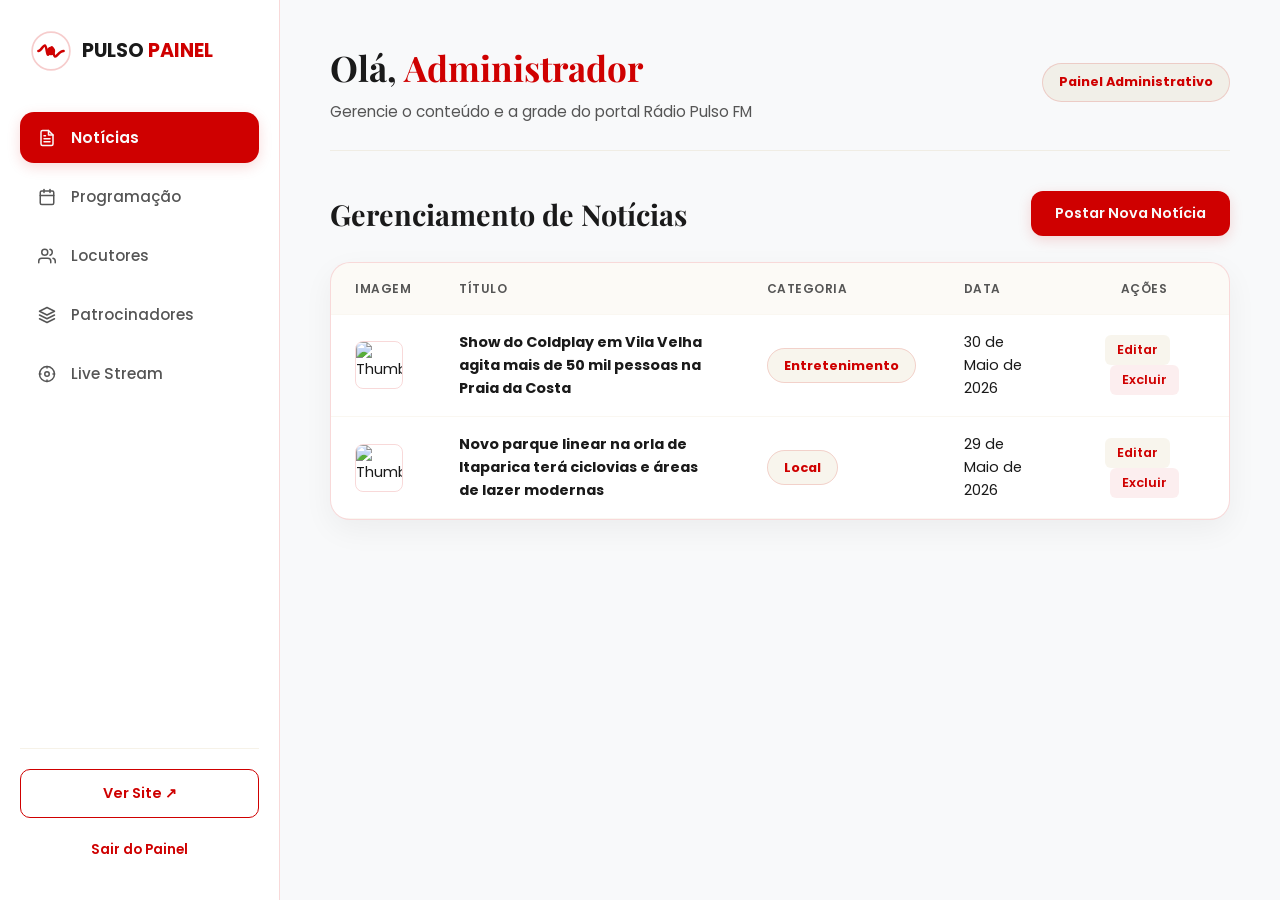
==== commit 3d30f1ca: "Agora ss" ====
--- a/admin.html
+++ b/admin.html
@@ -14,7 +14,7 @@
   <!-- ==========================================
      1. TELA DE LOGIN (SECURITY GATE)
      ========================================== -->
-  <div class="login-overlay" id="login-overlay">
+  <div class="login-overlay" id="login-overlay" style="display: none;">
     <div class="login-card" style="animation: fadeIn 0.6s ease;">
       <div class="login-logo-wrapper">
         <svg viewBox="0 0 100 100" xmlns="http://www.w3.org/2000/svg">
@@ -45,7 +45,7 @@
   <!-- ==========================================
      2. PAINEL DE CONTROLE PRINCIPAL
      ========================================== -->
-  <div class="admin-layout" id="admin-layout" style="display: none;">
+  <div class="admin-layout" id="admin-layout" style="display: flex;">
     <!-- Barra Lateral (Sidebar) -->
     <aside class="admin-sidebar">
       <div class="sidebar-brand">
@@ -74,6 +74,10 @@
           <svg width="18" height="18" viewBox="0 0 24 24" fill="none" stroke="currentColor" stroke-width="2" stroke-linecap="round" stroke-linejoin="round"><polygon points="12 2 2 7 12 12 22 7 12 2"></polygon><polyline points="2 17 12 22 22 17"></polyline><polyline points="2 12 12 17 22 12"></polyline></svg>
           Patrocinadores
         </button>
+        <button class="menu-item" data-tab="tab-live">
+          <svg width="18" height="18" viewBox="0 0 24 24" fill="none" stroke="currentColor" stroke-width="2" stroke-linecap="round" stroke-linejoin="round"><circle cx="12" cy="12" r="10"/><circle cx="12" cy="12" r="3"/><path d="M4.93 4.93 19.07 19.07M19.07 4.93 4.93 19.07" opacity="0"/><path d="M12 2v2M12 20v2M2 12h2M20 12h2"/></svg>
+          Live Stream
+        </button>
       </nav>
       
       <div class="sidebar-footer">
@@ -375,6 +379,73 @@
         </div>
       </section>
 
+      <!-- ==========================================
+         E. TAB: LIVE STREAM
+         ========================================== -->
+      <section class="admin-section" id="tab-live">
+        <div class="section-card-header">
+          <h2>Gerenciar Transmissão ao Vivo</h2>
+          <span class="live-status-badge" id="live-current-status">Verificando...</span>
+        </div>
+
+        <!-- Card de Configuração do Link -->
+        <div class="form-container-card" style="display: block; margin-bottom: 24px;">
+          <h3 style="margin-bottom: 16px; display: flex; align-items: center; gap: 8px;">
+            <svg width="18" height="18" viewBox="0 0 24 24" fill="none" stroke="currentColor" stroke-width="2" stroke-linecap="round" stroke-linejoin="round"><path d="M10 13a5 5 0 0 0 7.54.54l3-3a5 5 0 0 0-7.07-7.07l-1.72 1.71"/><path d="M14 11a5 5 0 0 0-7.54-.54l-3 3a5 5 0 0 07.07 7.07l1.71-1.71"/></svg>
+            Link da Transmissão (YouTube)
+          </h3>
+          <p style="color: #94a3b8; font-size: 0.85rem; margin-bottom: 12px;">Cole qualquer link do YouTube abaixo — o sistema converte automaticamente para o formato de incorporação. Clique em <strong>Pré-visualizar</strong> para testar antes de publicar.</p>
+          <div style="background: rgba(245, 158, 11, 0.08); border: 1px solid rgba(245, 158, 11, 0.25); border-radius: 8px; padding: 10px 14px; margin-bottom: 16px; font-size: 0.82rem; color: #fbbf24;">
+            ⚠️ <strong>Se a pré-visualização aparecer em branco:</strong> o canal pode ter o embed desativado no YouTube. Acesse o YouTube Studio → Configurações → Canal → avanced → ative <em>"Permitir incorporação"</em>.
+          </div>
+
+          <div class="form-row" style="align-items: flex-end;">
+            <div class="input-group flex-2">
+              <label for="live-url-input">URL da Live no YouTube (qualquer formato)</label>
+              <input type="url" id="live-url-input" placeholder="Ex: https://www.youtube.com/live/wU_ZqtX_jJc" style="font-family: monospace;">
+            </div>
+            <div class="input-group" style="flex: 0; min-width: 180px;">
+              <label>&nbsp;</label>
+              <div style="display: flex; gap: 8px;">
+                <button type="button" class="btn-admin-cancel" id="btn-live-preview" style="flex: 1;">Visualizar</button>
+                <button type="button" class="btn-admin-save" id="btn-live-publish" style="flex: 1;">Publicar</button>
+              </div>
+            </div>
+          </div>
+        </div>
+
+        <!-- Card de Pré-visualização -->
+        <div class="form-container-card" id="live-preview-card" style="display: block;">
+          <h3 style="margin-bottom: 16px; display: flex; align-items: center; gap: 8px; color: var(--color-gold);">
+            <svg width="16" height="16" viewBox="0 0 24 24" fill="none" stroke="currentColor" stroke-width="2" stroke-linecap="round" stroke-linejoin="round"><polygon points="23 7 16 12 23 17 23 7"/><rect x="1" y="5" width="15" height="14" rx="2" ry="2"/></svg>
+            Pré-visualização da Transmissão
+          </h3>
+          <div class="live-preview-frame-wrapper">
+            <iframe id="live-preview-iframe" src="" frameborder="0" allow="accelerometer; autoplay; clipboard-write; encrypted-media; gyroscope; picture-in-picture; web-share" allowfullscreen title="Pré-visualização da Live"></iframe>
+            <div class="live-preview-placeholder" id="live-preview-placeholder">
+              <svg width="48" height="48" viewBox="0 0 24 24" fill="none" stroke="currentColor" stroke-width="1.5" stroke-linecap="round" stroke-linejoin="round"><polygon points="23 7 16 12 23 17 23 7"/><rect x="1" y="5" width="15" height="14" rx="2" ry="2"/></svg>
+              <p>Cole o link e clique em <strong>Pré-visualizar</strong></p>
+            </div>
+          </div>
+          <div class="live-preview-meta" id="live-preview-meta" style="display: none;">
+            <span class="live-dot-badge"><span class="live-dot"></span> AO VIVO</span>
+            <p>A transmissão acima está sendo exibida no portal. Clique em <strong>Publicar Live</strong> para salvar o link e atualizar o site principal.</p>
+          </div>
+        </div>
+
+        <!-- Card de Status Atual -->
+        <div class="form-container-card" style="display: block;">
+          <h3 style="margin-bottom: 12px;">Link Atualmente Publicado no Site</h3>
+          <div class="live-current-link-display">
+            <code id="live-current-link-text" style="word-break: break-all; color: #94a3b8;">Nenhum link configurado.</code>
+          </div>
+          <div style="margin-top: 16px; display: flex; gap: 8px;">
+            <button type="button" class="btn-admin-cancel" id="btn-live-clear" style="font-size: 0.8rem;">Remover Transmissão do Site</button>
+          </div>
+        </div>
+
+      </section>
+
     </main>
   </div>
 
--- a/css/style.css
+++ b/css/style.css
@@ -200,6 +200,9 @@
   border: 1.5px solid rgba(166, 124, 30, 0.3);
   border-radius: 20px;
   transition: var(--transition);
+  display: inline-flex;
+  align-items: center;
+  gap: 6px;
 }
 
 .nav-link-destaque:hover {
@@ -824,40 +827,54 @@
 
 /* 6. Ao Vivo Agora (Locutor) */
 .aovivo-section {
-  padding: 100px 5%;
+  padding: 60px 0;
   background-color: var(--bg-primary);
 }
 
 .aovivo-container {
-  max-width: 1100px;
+  max-width: 100%;
   margin: 0 auto;
   display: grid;
-  grid-template-columns: 1.3fr 1fr;
-  gap: 40px;
-  align-items: stretch;
+  grid-template-columns: 1fr;
+  gap: 24px;
 }
 
 .aovivo-card-principal {
-  background: var(--bg-card);
-  backdrop-filter: var(--glass-filter);
-  -webkit-backdrop-filter: var(--glass-filter);
-  border: 1px solid var(--border-glass);
-  border-radius: 24px;
-  padding: 40px;
+  background: #ffffff;
+  border: 1px solid #e2e8f0;
+  border-radius: 16px;
+  padding: 30px;
   display: flex;
   align-items: center;
   gap: 30px;
-  box-shadow: var(--shadow-dark);
+  box-shadow: 0 4px 20px rgba(0, 0, 0, 0.05);
+  transition: all 0.3s ease;
+  position: relative;
+  overflow: hidden;
+}
+
+.aovivo-card-principal::before {
+  content: '';
+  position: absolute;
+  top: 0;
+  left: 0;
+  width: 4px;
+  height: 100%;
+  background-color: var(--color-red);
+}
+
+.aovivo-locutor-photo-wrapper {
+  position: relative;
+  flex-shrink: 0;
 }
 
 .aovivo-locutor-photo {
-  width: 180px;
-  height: 180px;
-  border-radius: 20px;
-  border: 2px solid var(--color-gold);
+  width: 130px;
+  height: 130px;
+  border-radius: 12px;
+  border: 3px solid var(--color-red);
   overflow: hidden;
-  box-shadow: var(--shadow-gold);
-  flex-shrink: 0;
+  box-shadow: 0 4px 12px rgba(214, 48, 49, 0.15);
 }
 
 .aovivo-locutor-photo img {
@@ -866,87 +883,187 @@
   object-fit: cover;
 }
 
-.aovivo-details {
+.aovivo-photo-badge {
+  position: absolute;
+  bottom: -8px;
+  left: 50%;
+  transform: translateX(-50%);
+  background-color: var(--color-red);
+  color: #ffffff;
+  font-size: 0.65rem;
+  font-weight: 800;
+  letter-spacing: 1px;
+  padding: 3px 10px;
+  border-radius: 4px;
+  box-shadow: 0 2px 8px rgba(214, 48, 49, 0.3);
+  animation: pulse-red-bg 2s infinite;
+}
+
+.aovivo-details-middle {
   flex: 1;
+  display: flex;
+  flex-direction: column;
+  gap: 8px;
+}
+
+.aovivo-status-row {
+  display: flex;
+  align-items: center;
 }
 
 .aovivo-status-badge {
   display: inline-block;
-  background-color: var(--color-red);
-  color: var(--color-white);
+  background-color: rgba(214, 48, 49, 0.1);
+  color: var(--color-red);
+  border: 1px solid rgba(214, 48, 49, 0.2);
   font-size: 0.7rem;
   font-weight: 700;
   letter-spacing: 1px;
   padding: 4px 10px;
   border-radius: 6px;
   text-transform: uppercase;
-  margin-bottom: 12px;
-  animation: pulse-red-bg 2s infinite;
 }
 
 .aovivo-show-name {
-  font-family: var(--font-accent);
+  font-family: var(--font-primary);
   font-size: 1.8rem;
+  font-weight: 800;
+  color: #111111;
+  margin: 0;
+  line-height: 1.2;
+}
+
+.aovivo-locutor-row {
+  display: flex;
+  align-items: center;
+  gap: 6px;
+  color: #555555;
+}
+
+.aovivo-locutor-row .locutor-icon {
+  stroke: var(--color-red);
+  flex-shrink: 0;
+}
+
+.aovivo-locutor-name {
+  font-weight: 600;
+  font-size: 1.05rem;
+  color: #333333;
+}
+
+.aovivo-details-right {
+  display: flex;
+  flex-direction: column;
+  align-items: flex-end;
+  gap: 12px;
+  flex-shrink: 0;
+}
+
+.aovivo-time-box {
+  display: flex;
+  align-items: center;
+  gap: 8px;
+  background-color: #f1f5f9;
+  border: 1px solid #e2e8f0;
+  padding: 8px 16px;
+  border-radius: 8px;
+  font-size: 0.9rem;
   font-weight: 700;
-  margin-bottom: 4px;
-}
-
-.aovivo-locutor-name {
-  color: var(--color-gold);
-  font-weight: 600;
-  font-size: 1.1rem;
-  margin-bottom: 8px;
-}
-
-.aovivo-time {
-  font-size: 0.9rem;
-  color: var(--color-gray);
-  display: flex;
-  align-items: center;
-  gap: 6px;
-}
-
-.aovivo-time svg {
-  color: var(--color-gold);
-}
-
-.proximo-card {
-  background: rgba(0, 0, 0, 0.03);
-  border: 1px solid rgba(0, 0, 0, 0.05);
-  border-radius: 24px;
-  padding: 35px;
-  display: flex;
-  flex-direction: column;
-  justify-content: center;
-}
-
-.proximo-title {
-  color: var(--color-gold);
-  text-transform: uppercase;
-  font-size: 0.8rem;
+  color: #334155;
+}
+
+.aovivo-time-box .time-icon {
+  stroke: var(--color-red);
+}
+
+.aovivo-waveform-container {
+  display: flex;
+  align-items: center;
+  gap: 10px;
+  background-color: #1e293b;
+  padding: 6px 12px;
+  border-radius: 6px;
+}
+
+.waveform-label {
+  color: #94a3b8;
+  font-size: 0.65rem;
+  font-weight: 800;
+  letter-spacing: 1px;
+}
+
+.aovivo-waveform {
+  display: flex;
+  align-items: flex-end;
+  gap: 3px;
+  height: 16px;
+  width: 32px;
+}
+
+.wave-bar {
+  display: block;
+  width: 3px;
+  height: 100%;
+  background-color: var(--color-red);
+  border-radius: 2px;
+  animation: aovivo-wave-bounce 0.5s ease-in-out infinite alternate;
+}
+
+.wave-bar:nth-child(1) { animation-delay: 0.1s; height: 30%; }
+.wave-bar:nth-child(2) { animation-delay: 0.3s; height: 60%; }
+.wave-bar:nth-child(3) { animation-delay: 0.6s; height: 40%; }
+.wave-bar:nth-child(4) { animation-delay: 0.2s; height: 80%; }
+.wave-bar:nth-child(5) { animation-delay: 0.5s; height: 50%; }
+.wave-bar:nth-child(6) { animation-delay: 0.4s; height: 70%; }
+
+.btn-aovivo-request {
+  display: inline-flex;
+  align-items: center;
+  gap: 8px;
+  background-color: #25d366;
+  color: #ffffff;
+  font-size: 0.85rem;
   font-weight: 700;
-  letter-spacing: 2px;
-  margin-bottom: 15px;
-  border-left: 3px solid var(--color-gold);
-  padding-left: 10px;
-}
-
-.proximo-show-name {
-  font-size: 1.4rem;
-  font-weight: 600;
-  margin-bottom: 4px;
-}
-
-.proximo-locutor {
-  color: var(--color-gray);
-  font-size: 1rem;
-  margin-bottom: 10px;
-}
-
-.proximo-time {
-  font-size: 0.85rem;
-  color: var(--color-gold);
-}
+  padding: 10px 20px;
+  border-radius: 8px;
+  box-shadow: 0 4px 10px rgba(37, 211, 102, 0.2);
+  transition: all 0.3s ease;
+  text-decoration: none;
+}
+
+.btn-aovivo-request:hover {
+  background-color: #20ba5a;
+  transform: translateY(-2px);
+  box-shadow: 0 6px 14px rgba(37, 211, 102, 0.3);
+  color: #ffffff;
+}
+
+.btn-aovivo-request .wpp-icon {
+  fill: currentColor;
+  stroke: none;
+}
+
+@keyframes aovivo-wave-bounce {
+  0% {
+    height: 20%;
+  }
+  100% {
+    height: 100%;
+  }
+}
+
+@keyframes pulse-red-bg {
+  0% {
+    box-shadow: 0 0 0 0 rgba(214, 48, 49, 0.4);
+  }
+  70% {
+    box-shadow: 0 0 0 8px rgba(214, 48, 49, 0);
+  }
+  100% {
+    box-shadow: 0 0 0 0 rgba(214, 48, 49, 0);
+  }
+}
+
 
 /* 7. Notícias */
 .noticias-section {
@@ -2179,13 +2296,45 @@
   
   .aovivo-card-principal {
     flex-direction: column;
-    padding: 25px;
+    padding: 25px 20px;
     text-align: center;
+    align-items: center;
+    gap: 24px;
+  }
+  
+  .aovivo-locutor-photo-wrapper {
+    margin-bottom: 5px;
   }
   
   .aovivo-locutor-photo {
-    width: 140px;
-    height: 140px;
+    width: 120px;
+    height: 120px;
+  }
+  
+  .aovivo-details-middle {
+    align-items: center;
+    text-align: center;
+    padding-left: 0;
+  }
+  
+  .aovivo-locutor-row {
+    justify-content: center;
+  }
+  
+  .aovivo-details-right {
+    align-items: center;
+    width: 100%;
+    gap: 16px;
+  }
+  
+  .aovivo-time-box {
+    width: 100%;
+    justify-content: center;
+  }
+  
+  .btn-aovivo-request {
+    width: 100%;
+    justify-content: center;
   }
   
   .contato-form-col {
@@ -2216,7 +2365,7 @@
    ========================================================================== */
 
 /* Spacing offset for the main document so sticky bar never covers text */
-body {
+body:has(.sticky-player-bar.visible) {
   padding-bottom: 90px;
 }
 
@@ -2273,7 +2422,12 @@
   display: flex;
   align-items: center;
   padding: 0 5%;
-  transition: var(--transition);
+  transform: translateY(100%); /* Oculto por padrão */
+  transition: transform 0.4s cubic-bezier(0.25, 0.8, 0.25, 1), background-color 0.3s, border-color 0.3s;
+}
+
+.sticky-player-bar.visible {
+  transform: translateY(0); /* Exibido ao dar play */
 }
 
 .sticky-player-container {
@@ -2525,7 +2679,7 @@
    ========================================================================== */
 
 @media (max-width: 768px) {
-  body {
+  body:has(.sticky-player-bar.visible) {
     padding-bottom: 80px;
   }
 
@@ -2636,7 +2790,1236 @@
   font-family: var(--font-primary);
   font-size: 0.95rem;
   font-weight: 600;
-  color: var(--color-gold);
+  color: var(--color-red);
   letter-spacing: 0.5px;
 }
 
+/* ==========================================================================
+   PORTAL LEO DIAS / REDESENHO RETRO PREMIUM
+   ========================================================================== */
+
+/* Substituição de Variáveis para Tema Vermelho */
+:root {
+  --color-red: #cf0000;
+  --color-red-hover: #b30000;
+  --color-gold: #cf0000; /* Substituir referências antigas */
+  --color-gold-hover: #b30000;
+  --border-glass: rgba(207, 0, 0, 0.15);
+  --shadow-gold: 0 4px 14px rgba(207, 0, 0, 0.15);
+}
+
+/* Overrides no Header para Marca Vermelha */
+.header-logo-text span {
+  color: var(--color-red) !important;
+}
+.btn-ouvir-header {
+  background-color: var(--color-red) !important;
+  border-color: var(--color-red) !important;
+}
+.btn-ouvir-header:hover {
+  color: var(--color-red) !important;
+  background-color: transparent !important;
+}
+.nav-link:hover, .nav-link.active {
+  color: var(--color-red) !important;
+}
+.nav-link::after {
+  background-color: var(--color-red) !important;
+}
+.nav-link-destaque {
+  color: var(--color-red) !important;
+  border-color: rgba(207, 0, 0, 0.3) !important;
+}
+.nav-link-destaque:hover {
+  background: rgba(207, 0, 0, 0.08) !important;
+  border-color: var(--color-red) !important;
+  color: var(--color-red-hover) !important;
+}
+
+/* 1. Letreiro de Tendências (Trend News Ticker) */
+.portal-trend-news {
+  display: flex;
+  align-items: center;
+  background-color: #111;
+  border-bottom: 2px solid var(--color-red);
+  height: 44px;
+  overflow: hidden;
+  margin-top: 80px; /* Logo abaixo do header fixo */
+  position: relative;
+  z-index: 99;
+}
+
+.portal-trend-label {
+  background-color: var(--color-red);
+  color: #fff;
+  font-family: var(--font-primary);
+  font-size: 0.85rem;
+  font-weight: 800;
+  padding: 0 20px;
+  height: 100%;
+  display: flex;
+  align-items: center;
+  white-space: nowrap;
+  letter-spacing: 0.5px;
+  position: relative;
+  z-index: 2;
+  box-shadow: 5px 0 15px rgba(0,0,0,0.5);
+}
+
+.portal-trend-label::after {
+  content: "";
+  position: absolute;
+  right: -10px;
+  top: 0;
+  width: 0;
+  height: 0;
+  border-top: 22px solid transparent;
+  border-bottom: 22px solid transparent;
+  border-left: 10px solid var(--color-red);
+}
+
+.portal-trend-wrapper {
+  flex: 1;
+  overflow: hidden;
+  position: relative;
+  display: flex;
+  align-items: center;
+}
+
+.portal-trend-marquee {
+  display: flex;
+  gap: 40px;
+  white-space: nowrap;
+  animation: scroll-marquee 45s linear infinite;
+  padding-left: 20px;
+}
+
+.portal-trend-marquee:hover {
+  animation-play-state: paused;
+}
+
+.ticker-link {
+  color: #eee;
+  font-size: 0.9rem;
+  font-weight: 600;
+  text-decoration: none;
+  display: inline-flex;
+  align-items: center;
+  gap: 8px;
+  transition: color 0.2s ease;
+}
+
+.ticker-link:hover {
+  color: var(--color-red);
+}
+
+.ticker-bullet {
+  color: var(--color-red);
+  font-weight: 800;
+}
+
+@keyframes scroll-marquee {
+  0% { transform: translateX(0); }
+  100% { transform: translateX(-50%); }
+}
+
+/* 2. Grade de Layout Principal */
+.portal-layout-grid {
+  display: grid;
+  grid-template-columns: 310px 1fr 310px;
+  gap: 24px;
+  max-width: 1520px;
+  margin: 30px auto;
+  padding: 0 20px;
+  align-items: start;
+}
+
+/* 3. Estilização de Sidebars */
+.portal-sidebar-left,
+.portal-sidebar-right {
+  display: flex;
+  flex-direction: column;
+  gap: 24px;
+}
+
+/* Cabeçalho de Seção no Portal */
+.portal-section-header {
+  border-bottom: 2px solid #222;
+  margin-bottom: 20px;
+  padding-bottom: 8px;
+  position: relative;
+}
+
+.portal-section-header::after {
+  content: "";
+  position: absolute;
+  bottom: -2px;
+  left: 0;
+  width: 60px;
+  height: 2px;
+  background-color: var(--color-red);
+}
+
+.portal-section-header.center::after {
+  left: 50%;
+  transform: translateX(-50%);
+}
+
+.portal-section-title {
+  font-family: var(--font-primary);
+  font-size: 1.15rem;
+  font-weight: 800;
+  color: #111;
+  letter-spacing: 0.5px;
+  display: inline-flex;
+  align-items: center;
+  gap: 8px;
+}
+
+.portal-section-title .title-icon {
+  width: 20px;
+  height: 20px;
+  stroke: currentColor;
+  stroke-width: 2;
+  fill: none;
+  flex-shrink: 0;
+}
+
+/* 4. Notícias Horizontais (Leo Dias Style) */
+.portal-news-row {
+  display: flex;
+  gap: 12px;
+  padding-bottom: 16px;
+  margin-bottom: 16px;
+  border-bottom: 1px solid #e2e8f0;
+  cursor: pointer;
+  transition: transform 0.2s ease;
+  align-items: flex-start;
+}
+
+.portal-news-row:last-child {
+  border-bottom: none;
+  margin-bottom: 0;
+  padding-bottom: 0;
+}
+
+.portal-news-row:hover {
+  transform: translateX(3px);
+}
+
+.portal-news-thumb {
+  width: 95px;
+  height: 72px;
+  flex-shrink: 0;
+  border-radius: 6px;
+  overflow: hidden;
+  position: relative;
+  background-color: #e2e2e2;
+  border: 1px solid rgba(0, 0, 0, 0.05);
+}
+
+.portal-news-thumb img {
+  width: 100%;
+  height: 100%;
+  object-fit: cover;
+  transition: transform 0.3s ease;
+}
+
+.portal-news-row:hover .portal-news-thumb img {
+  transform: scale(1.08);
+}
+
+.portal-news-badge {
+  position: absolute;
+  bottom: 0;
+  left: 0;
+  width: 100%;
+  text-align: center;
+  background-color: rgba(17, 17, 17, 0.85);
+  color: #fff;
+  font-size: 0.65rem;
+  font-weight: 700;
+  padding: 2px 0;
+  text-transform: uppercase;
+  letter-spacing: 0.5px;
+}
+
+.portal-news-badge.badge-local { background-color: var(--color-red); }
+.portal-news-badge.badge-esporte { background-color: #27ae60; }
+.portal-news-badge.badge-entretenimento { background-color: #f39c12; }
+.portal-news-badge.badge-nacional { background-color: #2980b9; }
+
+.portal-news-info {
+  flex: 1;
+  min-width: 0;
+}
+
+.portal-news-date {
+  font-size: 0.7rem;
+  color: #718096;
+  font-weight: 600;
+  display: block;
+  margin-bottom: 4px;
+}
+
+.portal-news-title {
+  font-size: 0.88rem;
+  font-weight: 700;
+  line-height: 1.25;
+  color: #1a202c;
+  margin-bottom: 6px;
+  display: -webkit-box;
+  -webkit-line-clamp: 2;
+  -webkit-box-orient: vertical;
+  overflow: hidden;
+  transition: color 0.2s ease;
+}
+
+.portal-news-row:hover .portal-news-title {
+  color: var(--color-red);
+}
+
+.portal-news-excerpt {
+  font-size: 0.78rem;
+  color: #4a5568;
+  line-height: 1.35;
+  display: -webkit-box;
+  -webkit-line-clamp: 2;
+  -webkit-box-orient: vertical;
+  overflow: hidden;
+}
+
+.portal-more-news-btn {
+  margin-top: 10px;
+  text-align: center;
+}
+
+.btn-more-news {
+  display: inline-block;
+  color: var(--color-red);
+  font-size: 0.85rem;
+  font-weight: 700;
+  transition: transform 0.2s ease;
+}
+
+.btn-more-news:hover {
+  transform: translateX(4px);
+}
+
+/* 5. Coluna Central */
+.portal-column-center {
+  display: flex;
+  flex-direction: column;
+  gap: 30px;
+}
+
+/* Video Live Widget */
+.live-video-section {
+  width: 100%;
+}
+
+.live-video-container {
+  position: relative;
+  padding-bottom: 56.25%; /* 16:9 ratio */
+  height: 0;
+  overflow: hidden;
+  border-radius: 12px;
+  background-color: #000;
+  box-shadow: 0 8px 24px rgba(0,0,0,0.12);
+  border: 1px solid rgba(0, 0, 0, 0.08);
+}
+
+.live-video-container iframe {
+  position: absolute;
+  top: 0;
+  left: 0;
+  width: 100%;
+  height: 100%;
+  border: 0;
+}
+
+/* Sintonizador Digital Premium (Audio Player) */
+.digital-audio-player-section {
+  width: 100%;
+}
+
+.digital-player-console {
+  background: linear-gradient(135deg, #1e1e24 0%, #111115 100%);
+  border: 1px solid rgba(255, 255, 255, 0.08);
+  border-top: 3px solid var(--color-red);
+  border-radius: 16px;
+  padding: 24px;
+  box-shadow: 0 15px 35px rgba(0, 0, 0, 0.25);
+  display: flex;
+  align-items: center;
+  justify-content: space-between;
+  gap: 30px;
+  position: relative;
+  overflow: hidden;
+}
+
+/* Lado Esquerdo: Capa e Vinil Giratório */
+.player-visual-side {
+  flex-shrink: 0;
+  display: flex;
+  align-items: center;
+  justify-content: center;
+}
+
+.player-vinyl-wrapper {
+  position: relative;
+  width: 110px;
+  height: 90px;
+  overflow: visible;
+}
+
+.player-vinyl {
+  width: 90px;
+  height: 90px;
+  background: radial-gradient(circle, #333 10%, #111 60%, #000 100%);
+  border: 2px solid #222;
+  border-radius: 50%;
+  position: absolute;
+  right: 0;
+  top: 0;
+  z-index: 1;
+  box-shadow: 0 4px 15px rgba(0, 0, 0, 0.5);
+  transition: transform 0.5s ease, box-shadow 0.5s ease;
+  display: flex;
+  align-items: center;
+  justify-content: center;
+}
+
+.vinyl-label {
+  width: 30px;
+  height: 30px;
+  background-color: var(--color-red);
+  border-radius: 50%;
+  border: 3px solid #111;
+  position: relative;
+}
+
+.vinyl-label::after {
+  content: '';
+  position: absolute;
+  top: 50%; left: 50%;
+  transform: translate(-50%, -50%);
+  width: 4px;
+  height: 4px;
+  background-color: #fff;
+  border-radius: 50%;
+}
+
+.player-vinyl.playing {
+  animation: spin-vinyl 10s linear infinite;
+  box-shadow: 0 0 20px rgba(214, 48, 49, 0.25), 0 4px 15px rgba(0,0,0,0.2);
+}
+
+.player-vinyl-cover {
+  width: 90px;
+  height: 90px;
+  background: linear-gradient(135deg, var(--color-red) 0%, #850000 100%);
+  border-radius: 8px;
+  position: absolute;
+  left: 0;
+  top: 0;
+  z-index: 2;
+  box-shadow: 3px 4px 12px rgba(0, 0, 0, 0.4);
+  display: flex;
+  align-items: center;
+  justify-content: center;
+  color: #ffffff;
+}
+
+.music-note-icon {
+  width: 32px;
+  height: 32px;
+  opacity: 0.9;
+}
+
+/* Lado Central: Display com Metadados e Equalizador */
+.player-info-side {
+  flex: 1;
+  display: flex;
+  flex-direction: column;
+  gap: 8px;
+  min-width: 0;
+}
+
+.player-status-bar {
+  display: flex;
+  align-items: center;
+  gap: 12px;
+}
+
+.player-frequency {
+  background-color: rgba(255, 255, 255, 0.08);
+  color: #e2e8f0;
+  font-size: 0.75rem;
+  font-weight: 700;
+  padding: 2px 8px;
+  border-radius: 4px;
+  letter-spacing: 0.5px;
+}
+
+.player-live-badge {
+  font-size: 0.75rem;
+  font-weight: 800;
+  display: flex;
+  align-items: center;
+  gap: 6px;
+  color: #64748b;
+  transition: all 0.3s ease;
+}
+
+.player-live-badge.active {
+  color: var(--color-red);
+}
+
+.player-live-badge .bullet {
+  width: 8px;
+  height: 8px;
+  border-radius: 50%;
+  background-color: #64748b;
+  transition: all 0.3s ease;
+}
+
+.player-live-badge.active .bullet {
+  background-color: var(--color-red);
+  animation: pulse-red 1.2s infinite;
+}
+
+.player-track-display {
+  display: flex;
+  flex-direction: column;
+  gap: 2px;
+}
+
+.player-track-title {
+  font-family: var(--font-primary);
+  font-size: 1.25rem;
+  font-weight: 800;
+  color: #ffffff;
+  margin: 0;
+  white-space: nowrap;
+  overflow: hidden;
+  text-overflow: ellipsis;
+  line-height: 1.2;
+}
+
+.player-track-artist {
+  font-family: var(--font-primary);
+  font-size: 0.9rem;
+  color: #94a3b8;
+  margin: 0;
+  white-space: nowrap;
+  overflow: hidden;
+  text-overflow: ellipsis;
+}
+
+.player-spectrum-container {
+  height: 24px;
+  display: flex;
+  align-items: flex-end;
+  border-top: 1px solid rgba(255, 255, 255, 0.06);
+  padding-top: 8px;
+  margin-top: 4px;
+}
+
+/* Lado Direito: Botão Play/Pause e Controle de Volume */
+.player-controls-side {
+  display: flex;
+  align-items: center;
+  gap: 20px;
+  flex-shrink: 0;
+}
+
+.btn-digital-play {
+  width: 56px;
+  height: 56px;
+  background-color: var(--color-red);
+  color: #ffffff;
+  border-radius: 50%;
+  display: flex;
+  align-items: center;
+  justify-content: center;
+  cursor: pointer;
+  box-shadow: 0 4px 15px rgba(214, 48, 49, 0.3);
+  transition: all 0.2s ease;
+}
+
+.btn-digital-play:hover {
+  background-color: #e04343;
+  transform: scale(1.05);
+  box-shadow: 0 6px 20px rgba(214, 48, 49, 0.4);
+}
+
+.btn-digital-play:active {
+  transform: scale(0.95);
+}
+
+.btn-digital-play svg {
+  width: 22px;
+  height: 22px;
+}
+
+.play-icon-svg {
+  margin-left: 3px;
+}
+
+.digital-volume-block {
+  display: flex;
+  align-items: center;
+  gap: 10px;
+  background: rgba(0, 0, 0, 0.3);
+  padding: 8px 14px;
+  border-radius: 20px;
+  border: 1px solid rgba(255, 255, 255, 0.05);
+}
+
+.btn-digital-mute {
+  color: #94a3b8;
+  cursor: pointer;
+  display: flex;
+  align-items: center;
+  transition: color 0.2s ease;
+}
+
+.btn-digital-mute:hover,
+.btn-digital-mute.muted {
+  color: var(--color-red);
+}
+
+.digital-volume-slider {
+  -webkit-appearance: none;
+  width: 90px;
+  height: 6px;
+  background: #27272a;
+  border-radius: 3px;
+  outline: none;
+}
+
+.digital-volume-slider::-webkit-slider-thumb {
+  -webkit-appearance: none;
+  width: 14px;
+  height: 14px;
+  border-radius: 50%;
+  background: #ffffff;
+  cursor: pointer;
+  border: 2px solid var(--color-red);
+  box-shadow: 0 2px 5px rgba(0, 0, 0, 0.3);
+  transition: all 0.1s ease;
+}
+
+.digital-volume-slider::-webkit-slider-thumb:hover {
+  transform: scale(1.2);
+}
+
+@keyframes spin-vinyl {
+  from { transform: rotate(0deg); }
+  to { transform: rotate(360deg); }
+}
+
+@media (max-width: 768px) {
+  .digital-player-console {
+    flex-direction: column;
+    padding: 20px;
+    gap: 20px;
+    align-items: center;
+  }
+  
+  .player-visual-side {
+    margin-bottom: 5px;
+  }
+  
+  .player-info-side {
+    align-items: center;
+    width: 100%;
+  }
+  
+  .player-status-bar {
+    justify-content: center;
+  }
+  
+  .player-track-display {
+    text-align: center;
+    width: 100%;
+  }
+  
+  .player-controls-side {
+    flex-direction: column;
+    width: 100%;
+    gap: 16px;
+    align-items: center;
+  }
+  
+  .digital-volume-block {
+    width: 100%;
+    justify-content: center;
+  }
+  
+  .digital-volume-slider {
+    width: 120px;
+  }
+}
+
+/* 6. Widgets Laterais */
+.portal-widget {
+  background: #fff;
+  border: 1px solid #e2e8f0;
+  border-radius: 12px;
+  padding: 20px;
+  box-shadow: 0 4px 15px rgba(0,0,0,0.02);
+}
+
+/* Clima Widget */
+.clima-widget-content {
+  display: flex;
+  flex-direction: column;
+  gap: 10px;
+}
+
+.clima-cidade-row {
+  display: flex;
+  justify-content: space-between;
+  align-items: center;
+  font-size: 0.85rem;
+  font-weight: 600;
+  padding-bottom: 8px;
+  border-bottom: 1px dashed #e2e8f0;
+  color: #2d3748;
+}
+
+.clima-cidade-row:last-child {
+  border-bottom: none;
+  padding-bottom: 0;
+}
+
+.clima-cidade-nome {
+  flex: 1;
+}
+
+.clima-cidade-temp {
+  color: var(--color-red);
+  margin-right: 12px;
+  font-weight: bold;
+}
+
+.clima-cidade-cond {
+  color: #718096;
+  font-size: 0.75rem;
+}
+
+/* Mural de Recados (Guestbook) */
+.guestbook-messages-container {
+  border: 1px solid #e2e8f0;
+  border-radius: 8px;
+  background-color: #f7fafc;
+  height: 250px;
+  overflow-y: auto;
+  padding: 12px;
+}
+
+.guestbook-messages-list {
+  display: flex;
+  flex-direction: column;
+  gap: 12px;
+}
+
+.guestbook-item {
+  background-color: #fff;
+  border: 1px solid #edf2f7;
+  border-radius: 6px;
+  padding: 8px 12px;
+  box-shadow: 0 2px 4px rgba(0,0,0,0.01);
+}
+
+.guestbook-meta {
+  display: flex;
+  justify-content: space-between;
+  font-size: 0.7rem;
+  font-weight: 700;
+  color: #718096;
+  margin-bottom: 4px;
+}
+
+.guestbook-author {
+  color: var(--color-red);
+}
+
+.guestbook-text {
+  font-size: 0.8rem;
+  color: #2d3748;
+  line-height: 1.35;
+}
+
+/* 7. Equipe de Locutores Retro */
+.locutores-portal-section {
+  padding: 60px 0;
+  background-color: #f8fafc;
+  border-top: 1px solid #edf2f7;
+  border-bottom: 1px solid #edf2f7;
+}
+
+/* Contato Portal Section */
+.contato-portal-section {
+  padding: 60px 0;
+  background-color: #fff;
+}
+
+.btn-form-enviar {
+  background-color: var(--color-red) !important;
+  color: #fff !important;
+  font-weight: bold;
+  padding: 12px 24px;
+  border-radius: 30px;
+  cursor: pointer;
+  transition: var(--transition);
+  box-shadow: var(--shadow-gold);
+  border: none;
+}
+
+.btn-form-enviar:hover {
+  background-color: var(--color-red-hover) !important;
+  transform: translateY(-2px);
+}
+
+/* Sticky player e outros widgets da marca vermelha */
+.sticky-player-bar {
+  border-top-color: var(--color-red) !important;
+}
+.sticky-live-badge.playing,
+.sticky-live-badge {
+  color: var(--color-red) !important;
+}
+.btn-sticky-play {
+  background-color: var(--color-red) !important;
+}
+.btn-sticky-play:hover {
+  background-color: var(--color-red-hover) !important;
+}
+.btn-sticky-request {
+  border-color: var(--color-red) !important;
+  color: var(--color-red) !important;
+}
+.btn-sticky-request:hover {
+  background-color: var(--color-red) !important;
+  color: #fff !important;
+}
+.btn-whatsapp-flutuante {
+  background-color: #25d366 !important;
+}
+
+/* 8. Responsividade do Portal */
+@media (max-width: 1100px) {
+  .portal-layout-grid {
+    grid-template-columns: 280px 1fr;
+  }
+  
+  .portal-sidebar-right {
+    grid-column: span 2;
+    display: grid;
+    grid-template-columns: repeat(auto-fit, minmax(280px, 1fr));
+    gap: 20px;
+  }
+}
+
+@media (max-width: 768px) {
+  .portal-layout-grid {
+    grid-template-columns: 1fr;
+    gap: 20px;
+    padding: 0 15px;
+  }
+  
+  .portal-sidebar-left,
+  .portal-column-center,
+  .portal-sidebar-right {
+    grid-column: span 1;
+  }
+  
+  .portal-sidebar-right {
+    grid-template-columns: 1fr;
+  }
+  
+  .portal-news-thumb {
+    width: 80px;
+    height: 60px;
+  }
+}
+
+/* Botão de Fechar do Sticky Player (X) */
+.btn-sticky-close {
+  position: absolute;
+  top: 10px;
+  right: 15px;
+  background: none;
+  border: none;
+  color: #777;
+  font-size: 1.6rem;
+  line-height: 1;
+  font-weight: bold;
+  cursor: pointer;
+  transition: color 0.2s ease, transform 0.2s ease;
+  z-index: 10000;
+  padding: 5px;
+}
+
+.btn-sticky-close:hover {
+  color: var(--color-red);
+  transform: scale(1.15);
+}
+
+@media (max-width: 768px) {
+  .btn-sticky-close {
+    top: 5px;
+    right: 10px;
+    font-size: 1.4rem;
+  }
+}
+
+/* ==========================================================================
+   WIDGETS DE PUBLICIDADE SIMULADA (PORTAL LEO DIAS STYLE)
+   ========================================================================== */
+
+/* 1. Publicidade Lateral (Left Sidebar Banner) */
+.portal-ad-sidebar-card {
+  background: linear-gradient(135deg, #111 0%, #222 100%);
+  border: 1px solid #333;
+  border-radius: 8px;
+  padding: 16px;
+  position: relative;
+  overflow: hidden;
+  box-shadow: 0 4px 15px rgba(0,0,0,0.15);
+  margin-top: 12px;
+}
+
+.portal-ad-sidebar-card::before {
+  content: '';
+  position: absolute;
+  top: -50%;
+  left: -50%;
+  width: 200%;
+  height: 200%;
+  background: radial-gradient(circle, rgba(207,0,0,0.15) 0%, transparent 70%);
+  pointer-events: none;
+}
+
+.ad-badge {
+  position: absolute;
+  top: 8px;
+  right: 8px;
+  background: rgba(255,255,255,0.08);
+  color: #888;
+  font-size: 0.65rem;
+  font-weight: 700;
+  padding: 2px 6px;
+  border-radius: 3px;
+  letter-spacing: 0.5px;
+}
+
+.ad-banner-link {
+  text-decoration: none;
+  display: block;
+}
+
+.ad-banner-content-inner {
+  display: flex;
+  flex-direction: column;
+  align-items: center;
+  text-align: center;
+  padding: 10px 0;
+}
+
+.ad-banner-content-inner svg.ad-icon {
+  width: 44px;
+  height: 44px;
+  stroke: var(--color-red);
+  stroke-width: 1.5;
+  margin-bottom: 12px;
+  filter: drop-shadow(0 0 8px rgba(207,0,0,0.3));
+}
+
+.ad-banner-content-inner h3 {
+  color: #fff;
+  font-size: 1.1rem;
+  font-weight: 800;
+  margin-bottom: 8px;
+  letter-spacing: 0.5px;
+}
+
+.ad-banner-content-inner p {
+  color: #bbb;
+  font-size: 0.8rem;
+  line-height: 1.4;
+  margin-bottom: 16px;
+}
+
+.ad-cta-btn {
+  background-color: var(--color-red);
+  color: #fff;
+  font-size: 0.85rem;
+  font-weight: 700;
+  padding: 8px 20px;
+  border-radius: 4px;
+  transition: all 0.3s ease;
+  border: 1px solid transparent;
+}
+
+.portal-ad-sidebar-card:hover .ad-cta-btn {
+  background-color: #e60000;
+  box-shadow: 0 0 12px rgba(207,0,0,0.5);
+  transform: translateY(-2px);
+}
+
+/* 2. Publicidade Horizontal (Super Leaderboard) */
+.portal-horizontal-ad-section {
+  width: 100%;
+  max-width: 1320px;
+  margin: 10px auto 40px auto;
+  padding: 0 20px;
+}
+
+.horizontal-ad-card {
+  background: linear-gradient(90deg, #1a1a1a 0%, #111 50%, #1a1a1a 100%);
+  border: 1px solid #333;
+  border-radius: 8px;
+  padding: 20px 24px;
+  position: relative;
+  overflow: hidden;
+  box-shadow: var(--shadow-dark);
+}
+
+.horizontal-ad-card::before {
+  content: '';
+  position: absolute;
+  top: 0;
+  left: 0;
+  right: 0;
+  bottom: 0;
+  background: linear-gradient(45deg, rgba(207,0,0,0.05) 0%, transparent 100%);
+  pointer-events: none;
+}
+
+.horizontal-ad-link {
+  text-decoration: none;
+  display: block;
+}
+
+.horizontal-ad-content {
+  display: flex;
+  justify-content: space-between;
+  align-items: center;
+  gap: 20px;
+}
+
+.ad-text-content {
+  display: flex;
+  flex-direction: column;
+}
+
+.ad-tagline {
+  color: var(--color-red);
+  font-size: 0.75rem;
+  font-weight: 800;
+  letter-spacing: 1px;
+  margin-bottom: 4px;
+}
+
+.horizontal-ad-content h3 {
+  color: #fff;
+  font-size: 1.2rem;
+  font-weight: 800;
+  margin-bottom: 4px;
+}
+
+.horizontal-ad-content p {
+  color: #aaa;
+  font-size: 0.85rem;
+}
+
+.horizontal-ad-content .ad-cta-button {
+  background-color: transparent;
+  color: #fff;
+  font-size: 0.85rem;
+  font-weight: 700;
+  padding: 10px 24px;
+  border-radius: 4px;
+  border: 2px solid var(--color-red);
+  white-space: nowrap;
+  transition: all 0.3s ease;
+}
+
+.horizontal-ad-card:hover .ad-cta-button {
+  background-color: var(--color-red);
+  box-shadow: 0 0 15px rgba(207,0,0,0.4);
+}
+
+@media (max-width: 992px) {
+  .horizontal-ad-content {
+    flex-direction: column;
+    text-align: center;
+  }
+  .horizontal-ad-content .ad-cta-button {
+    width: 100%;
+  }
+}
+
+/* 3. Publicidade da Coluna Central (Below Programação Semanal) */
+.portal-center-ad-banner {
+  background: linear-gradient(90deg, #1a1a1a 0%, #111 50%, #1a1a1a 100%);
+  border: 1px solid #333;
+  border-radius: 10px;
+  padding: 60px 34px;
+  position: relative;
+  overflow: hidden;
+  box-shadow: var(--shadow-dark);
+  margin-top: 24px;
+  width: 100%;
+  height: 100%;
+}
+
+.portal-center-ad-banner::before {
+  content: '';
+  position: absolute;
+  top: 0;
+  left: 0;
+  right: 0;
+  bottom: 0;
+  background: linear-gradient(45deg, rgba(207,0,0,0.05) 0%, transparent 100%);
+  pointer-events: none;
+}
+
+.center-ad-link {
+  text-decoration: none;
+  display: block;
+}
+
+.center-ad-content {
+  display: flex;
+  justify-content: space-between;
+  align-items: center;
+  gap: 20px;
+}
+
+.center-ad-content h3 {
+  color: #fff;
+  font-size: 1.15rem;
+  font-weight: 800;
+  margin-bottom: 4px;
+  letter-spacing: 0.5px;
+}
+
+.center-ad-content p {
+  color: #aaa;
+  font-size: 0.8rem;
+}
+
+.center-ad-content .ad-tagline {
+  color: var(--color-red);
+  font-size: 0.75rem;
+  font-weight: 800;
+  letter-spacing: 1px;
+  margin-bottom: 4px;
+  display: block;
+}
+
+.center-ad-content .ad-cta-button {
+  background-color: transparent;
+  color: #fff;
+  font-size: 0.85rem;
+  font-weight: 700;
+  padding: 10px 24px;
+  border-radius: 4px;
+  border: 2px solid var(--color-red);
+  white-space: nowrap;
+  transition: all 0.3s ease;
+}
+
+.portal-center-ad-banner:hover .ad-cta-button {
+  background-color: var(--color-red);
+  box-shadow: 0 0 12px rgba(207,0,0,0.4);
+}
+
+@media (max-width: 768px) {
+  .center-ad-content {
+    flex-direction: column;
+    text-align: center;
+    gap: 12px;
+  }
+  .center-ad-content .ad-cta-button {
+    width: 100%;
+  }
+}
+
+/* 4. Publicidade Lateral na Esquerda (Estilo Widget) */
+.ad-link-widget {
+  text-decoration: none;
+  display: block;
+}
+
+.ad-widget-content {
+  background: linear-gradient(135deg, #111 0%, #222 100%);
+  border-radius: 8px;
+  padding: 30px 20px;
+  text-align: center;
+  position: relative;
+  overflow: hidden;
+  box-shadow: 0 4px 15px rgba(0,0,0,0.1);
+  transition: all 0.3s ease;
+  min-height: 930px;
+  display: flex;
+  flex-direction: column;
+  justify-content: center;
+  align-items: center;
+  gap: 20px;
+}
+
+.ad-widget-content::before {
+  content: '';
+  position: absolute;
+  top: -50%;
+  left: -50%;
+  width: 200%;
+  height: 200%;
+  background: radial-gradient(circle, rgba(207,0,0,0.15) 0%, transparent 70%);
+  pointer-events: none;
+}
+
+.ad-widget-content h4 {
+  color: #fff;
+  font-size: 1.1rem;
+  font-weight: 800;
+  margin-bottom: 8px;
+  letter-spacing: 1px;
+}
+
+.ad-widget-content p {
+  color: #bbb;
+  font-size: 0.8rem;
+  line-height: 1.5;
+  margin-bottom: 16px;
+}
+
+.ad-widget-content .btn-ad-anuncie {
+  background-color: var(--color-red);
+  color: #fff;
+  font-size: 0.8rem;
+  font-weight: 700;
+  padding: 8px 20px;
+  border-radius: 4px;
+  display: inline-block;
+  transition: all 0.3s ease;
+}
+
+.ad-widget-content:hover {
+  transform: translateY(-2px);
+  box-shadow: 0 6px 20px rgba(0,0,0,0.15);
+}
+
+.ad-widget-content:hover .btn-ad-anuncie {
+  background-color: #e60000;
+  box-shadow: 0 0 12px rgba(207,0,0,0.5);
+}
+
+
+
--- a/css/admin.css
+++ b/css/admin.css
@@ -613,3 +613,122 @@
     display: none; /* Esconder categoria/links em telas muito pequenas */
   }
 }
+
+/* =============================================
+   LIVE STREAM TAB STYLES
+   ============================================= */
+
+.live-status-badge {
+  display: inline-flex;
+  align-items: center;
+  gap: 6px;
+  font-size: 0.75rem;
+  font-weight: 700;
+  letter-spacing: 0.5px;
+  padding: 5px 14px;
+  border-radius: 20px;
+  background: rgba(148, 163, 184, 0.1);
+  color: #94a3b8;
+  border: 1px solid rgba(148, 163, 184, 0.2);
+  transition: all 0.3s ease;
+}
+
+.live-preview-frame-wrapper {
+  position: relative;
+  width: 100%;
+  aspect-ratio: 16 / 9;
+  background: #0a0a0a;
+  border-radius: 10px;
+  overflow: hidden;
+  border: 1px solid rgba(255, 255, 255, 0.08);
+}
+
+.live-preview-frame-wrapper iframe {
+  position: absolute;
+  top: 0;
+  left: 0;
+  width: 100%;
+  height: 100%;
+  display: none;
+  border: none;
+}
+
+.live-preview-placeholder {
+  position: absolute;
+  top: 0;
+  left: 0;
+  width: 100%;
+  height: 100%;
+  display: flex;
+  flex-direction: column;
+  align-items: center;
+  justify-content: center;
+  gap: 16px;
+  color: rgba(255, 255, 255, 0.2);
+  text-align: center;
+}
+
+.live-preview-placeholder svg {
+  stroke: rgba(255, 255, 255, 0.15);
+}
+
+.live-preview-placeholder p {
+  color: rgba(255, 255, 255, 0.35);
+  font-size: 0.9rem;
+}
+
+.live-preview-meta {
+  display: flex;
+  align-items: center;
+  gap: 12px;
+  margin-top: 16px;
+  padding: 12px 16px;
+  background: rgba(37, 211, 102, 0.07);
+  border: 1px solid rgba(37, 211, 102, 0.2);
+  border-radius: 8px;
+  font-size: 0.85rem;
+  color: #94a3b8;
+}
+
+.live-preview-meta p {
+  margin: 0;
+}
+
+.live-dot-badge {
+  display: inline-flex;
+  align-items: center;
+  gap: 6px;
+  background: rgba(214, 48, 49, 0.15);
+  color: var(--color-red, #cf0000);
+  font-size: 0.7rem;
+  font-weight: 800;
+  letter-spacing: 1px;
+  padding: 4px 10px;
+  border-radius: 20px;
+  white-space: nowrap;
+  border: 1px solid rgba(214, 48, 49, 0.25);
+}
+
+.live-dot {
+  display: inline-block;
+  width: 7px;
+  height: 7px;
+  border-radius: 50%;
+  background: var(--color-red, #cf0000);
+  animation: liveDotPulse 1.4s ease-in-out infinite;
+}
+
+@keyframes liveDotPulse {
+  0%, 100% { opacity: 1; transform: scale(1); }
+  50% { opacity: 0.4; transform: scale(0.7); }
+}
+
+.live-current-link-display {
+  background: rgba(0, 0, 0, 0.3);
+  border: 1px solid rgba(255, 255, 255, 0.06);
+  border-radius: 8px;
+  padding: 14px 16px;
+  font-size: 0.85rem;
+  overflow: hidden;
+}
+
